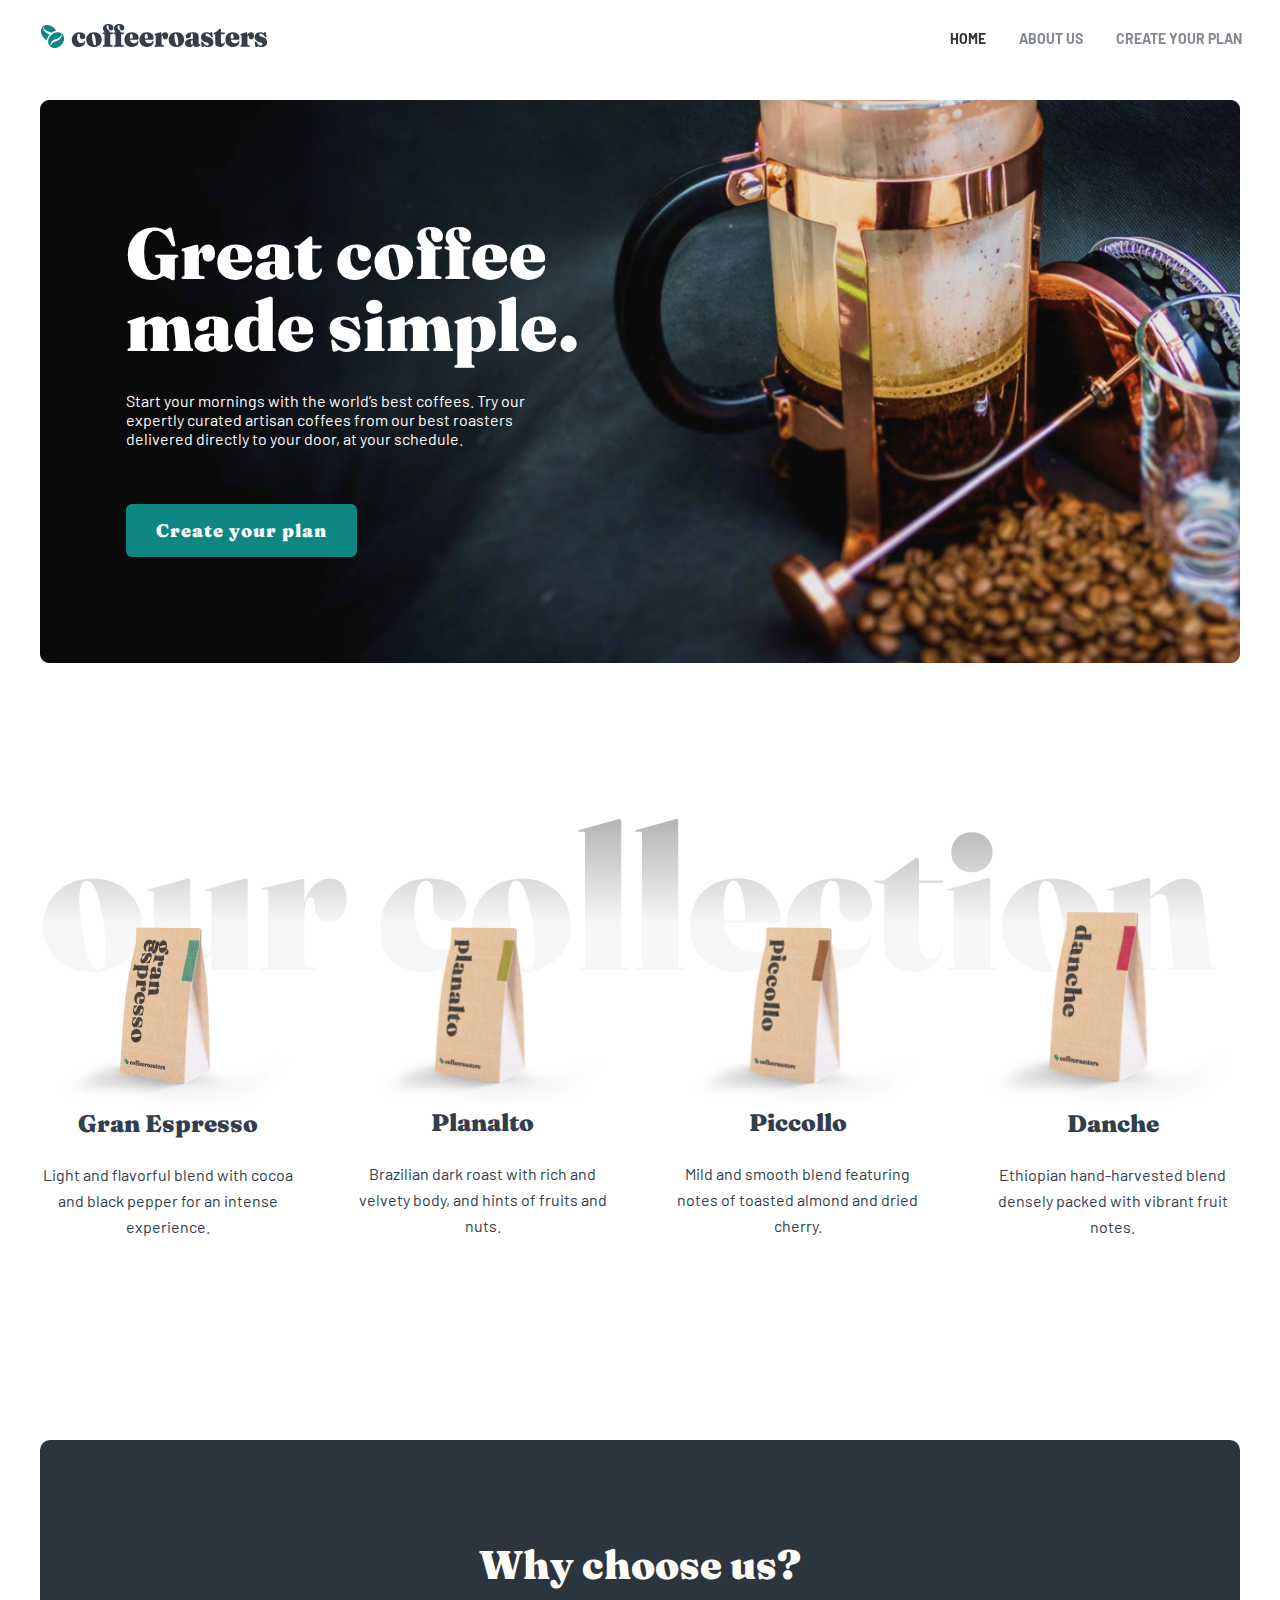
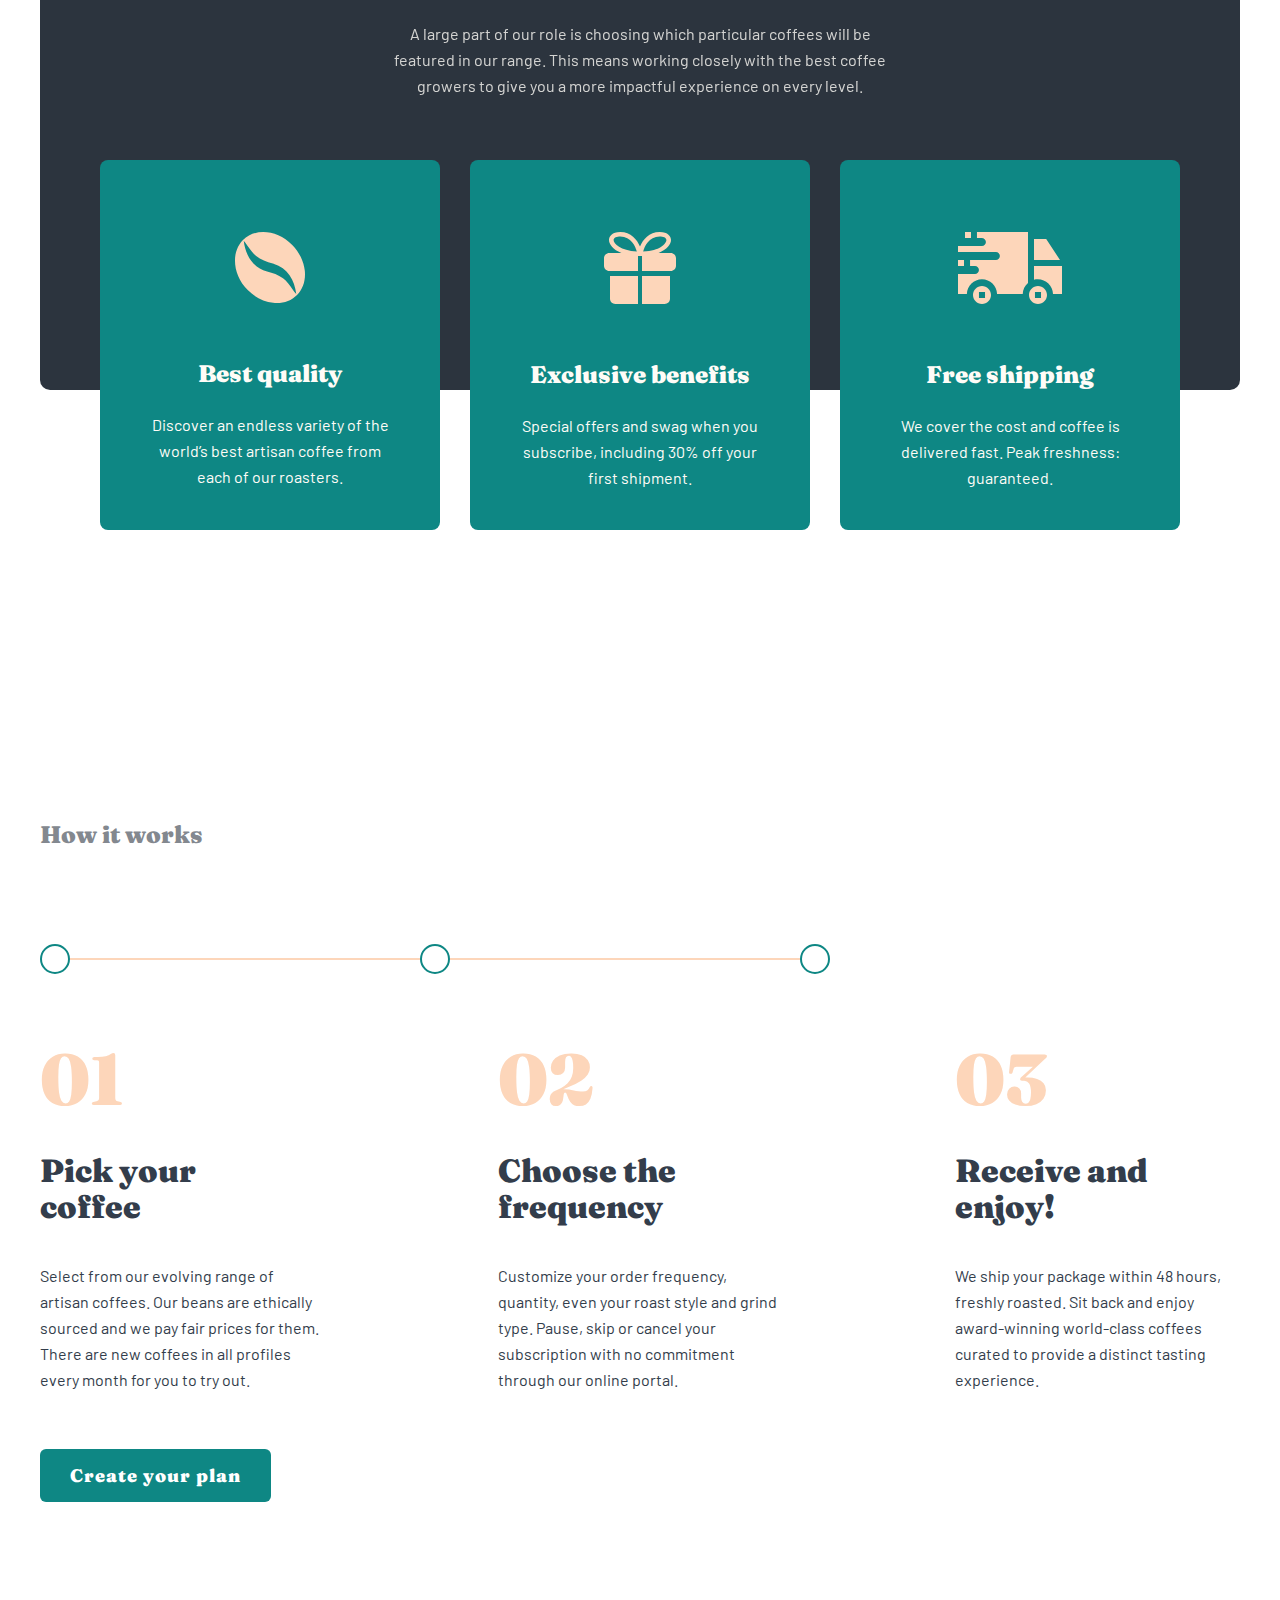
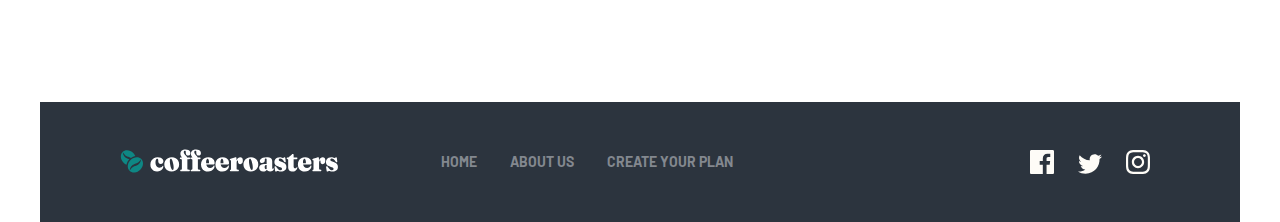
==== index.html @ 24603af2 "first commit" ====
<!DOCTYPE html>
<html lang="en">
  <head>
    <meta charset="UTF-8" />
    <meta http-equiv="X-UA-Compatible" content="IE=edge" />
    <meta name="viewport" content="width=device-width, initial-scale=1.0" />
    <title>Home</title>
    <link rel="stylesheet" href="./css/main.css" />
    <link rel="preconnect" href="https://fonts.googleapis.com" />
    <link rel="preconnect" href="https://fonts.gstatic.com" crossorigin />
    <link
      href="https://fonts.googleapis.com/css2?family=Barlow:wght@300;400;500;700&family=Fraunces:opsz,wght@9..144,900&display=swap"
      rel="stylesheet"
    />
  </head>
  <body>
    <!-- Header -->
    <header class="header">
      <div class="container">
        <div class="roaster-header">
          <div class="logo">
            <h1 class="logo__heading">
              <a href="index.html" class="logo__link">
                <img
                  src="./images/logo.svg"
                  alt="Coffee roasters logo"
                  class="logo__img"
                  height="26px"
                />
              </a>
            </h1>
          </div>
          <nav class="nav">
            <ul class="nav__list">
              <li class="nav__item">
                <a href="index.html" class="nav__link_active"> HOME </a>
              </li>
              <li class="nav__item">
                <a href="about-us.html" class="nav__link"> ABOUT US </a>
              </li>
              <li class="nav__item">
                <a href="subscribe.html" class="nav__link">
                  CREATE YOUR PLAN
                </a>
              </li>
            </ul>
          </nav>
        </div>
      </div>
    </header>
    <!-- /Header -->

    <!-- Main -->
    <main class="main">
      <!-- Bitmap section -->
      <section class="bitmap-section">
        <div class="container">
          <div class="bitmap">
            <div class="bitmap__image">
              <h2 class="bitmap__title">Great coffee made simple.</h2>
              <p class="bitmap__description">
                Start your mornings with the world’s best coffees. Try our
                expertly curated artisan coffees from our best roasters
                delivered directly to your door, at your schedule.
              </p>
              <a href="subscribe.html" class="main-btn">Create your plan</a>
            </div>
          </div>
        </div>
      </section>
      <!-- /Bitmap section -->

      <!-- Collection section -->
      <section class="collection-section">
        <div class="container">
          <div class="collection">
            <div class="collection-types">
              <div class="collection-types__pocket pocket-type">
                <img
                  src="./images/expresso.png"
                  alt="coffee espresso"
                  class="pocket-type__img"
                  width="255px"
                />
                <div class="pocket-type__info type-info">
                  <h3 class="type-info__heading">Gran Espresso</h3>
                  <p class="type-info__description">
                    Light and flavorful blend with cocoa and black pepper for an
                    intense experience.
                  </p>
                </div>
              </div>
              <div class="collection-types__pocket pocket-type">
                <img
                  src="./images/planalto.png"
                  alt="coffee planalto"
                  class="pocket-type__img"
                  width="255px"
                />
                <div class="pocket-type__info type-info">
                  <h3 class="type-info__heading">Planalto</h3>
                  <p class="type-info__description">
                    Brazilian dark roast with rich and velvety body, and hints
                    of fruits and nuts.
                  </p>
                </div>
              </div>
              <div class="collection-types__pocket pocket-type">
                <img
                  src="./images/piccollo.png"
                  alt="coffee piccollo"
                  class="pocket-type__img"
                  width="255px"
                />
                <div class="coffee-type__info type-info">
                  <h3 class="type-info__heading">Piccollo</h3>
                  <p class="type-info__description">
                    Mild and smooth blend featuring notes of toasted almond and
                    dried cherry.
                  </p>
                </div>
              </div>
              <div class="collection-types__pocket pocket-type">
                <img
                  src="./images/danche.png"
                  alt="coffee danche"
                  class="pocket-type__img"
                  width="255px"
                />
                <div class="pocket-type__info type-info">
                  <h3 class="type-info__heading">Danche</h3>
                  <p class="type-info__description">
                    Ethiopian hand-harvested blend densely packed with vibrant
                    fruit notes.
                  </p>
                </div>
              </div>
            </div>
            <div class="collection-heading">
              <h2 class="collection-heading__text">our collection</h2>
            </div>
          </div>
        </div>
      </section>
      <!-- /Collection section -->

      <!-- Choose section -->
      <section class="choose-section">
        <div class="container">
          <div class="choose">
            <div class="choose-block">
              <div class="choose-block__info info-block">
                <h3 class="info-block__heading">Why choose us?</h3>
                <p class="info-block__description">
                  A large part of our role is choosing which particular coffees
                  will be featured in our range. This means working closely with
                  the best coffee growers to give you a more impactful
                  experience on every level.
                </p>
              </div>
              <div class="choose-cards">
                <div class="choose-card">
                  <img
                    src="./images/coffee-bean.svg"
                    alt="coffee bean"
                    class="choose-card__img"
                    width="72px"
                  />
                  <div class="choose-card__info info-card">
                    <h3 class="info-card__title">Best quality</h3>
                    <p class="info-card__description">
                      Discover an endless variety of the world’s best artisan
                      coffee from each of our roasters.
                    </p>
                  </div>
                </div>
                <div class="choose-card">
                  <img
                    src="./images/gift.svg"
                    alt="gift icon"
                    class="choose-card__img"
                    width="72px"
                  />
                  <div class="choose-card__info info-card">
                    <h3 class="info-card__title">Exclusive benefits</h3>
                    <p class="info-card__description">
                      Special offers and swag when you subscribe, including 30%
                      off your first shipment.
                    </p>
                  </div>
                </div>
                <div class="choose-card">
                  <img
                    src="./images/truck.svg"
                    alt="truck icon"
                    class="choose-card__img"
                    height="72px"
                  />
                  <div class="choose-card__info info-card">
                    <h3 class="info-card__title">Free shipping</h3>
                    <p class="info-card__description">
                      We cover the cost and coffee is delivered fast. Peak
                      freshness: guaranteed.
                    </p>
                  </div>
                </div>
              </div>
            </div>
          </div>
        </div>
      </section>
      <!-- /Choose section -->

      <!-- Prepare section -->
      <section class="prepare-section">
        <div class="container">
          <div class="prepare">
            <div class="alone">
              <h3 class="alone__title">How it works</h3>
            </div>
            <div class="decoration">
              <span class="decoration__ring"></span>
              <span class="decoration__line"></span>
              <span class="decoration__ring"></span>
              <span class="decoration__line"></span>
              <span class="decoration__ring"></span>
            </div>
            <div class="prepare-methods">
              <div class="prepare-methods__block method">
                <h2 class="method__number">01</h2>
                <h3 class="method__title">Pick your coffee</h3>
                <p class="method__description">
                  Select from our evolving range of artisan coffees. Our beans
                  are ethically sourced and we pay fair prices for them. There
                  are new coffees in all profiles every month for you to try
                  out.
                </p>
              </div>
              <div class="prepare-methods__block method">
                <h2 class="method__number">02</h2>
                <h3 class="method__title">Choose the frequency</h3>
                <p class="method__description">
                  Customize your order frequency, quantity, even your roast
                  style and grind type. Pause, skip or cancel your subscription
                  with no commitment through our online portal.
                </p>
              </div>
              <div class="prepare-methods__block method">
                <h2 class="method__number">03</h2>
                <h3 class="method__title">Receive and enjoy!</h3>
                <p class="method__description">
                  We ship your package within 48 hours, freshly roasted. Sit
                  back and enjoy award-winning world-class coffees curated to
                  provide a distinct tasting experience.
                </p>
              </div>
            </div>
            <div class="prepare__btn">
              <a href="subscribe.html" class="main-btn"> Create your plan </a>
            </div>
          </div>
        </div>
      </section>
      <!-- /Prepare section -->
    </main>
    <!-- /Main -->

    <!-- Footer -->
    <footer class="footer">
      <div class="container">
        <div class="footer-block">
          <div class="footer-block__navigation">
            <h1 class="footer-logo">
              <a href="index.html" class="footer-logo__link">
                <img
                  src="./images/footer-logo.svg"
                  alt="coffe roasters logo"
                  class="footer-logo__img"
                  height="24px"
                />
              </a>
            </h1>
            <nav class="footer-nav">
              <ul class="footer-nav__list">
                <li class="footer-nav__item">
                  <a href="index.html" class="footer-nav__link"> HOME </a>
                </li>
                <li class="footer-nav__item">
                  <a href="about-us.html" class="footer-nav__link"> ABOUT US </a>
                </li>
                <li class="footer-nav__item">
                  <a href="subscribe.html" class="footer-nav__link">
                    CREATE YOUR PLAN
                  </a>
                </li>
              </ul>
            </nav>
          </div>
          <div class="social-icons">
            <a href="#" class="social-icons__link">
              <img
                src="./images/facebook.svg"
                alt="facebook icon"
                width="24px"
                class="social-icons__img"
              />
            </a>
            <a href="#" class="social-icons__link">
              <img
                src="./images/twitter.svg"
                alt="facebook icon"
                width="24px"
                class="social-icons__img"
              />
            </a>
            <a href="#" class="social-icons__link">
              <img
                src="./images/instagram.svg"
                alt="facebook icon"
                width="24px"
                class="social-icons__img"
              />
            </a>
          </div>
        </div>
      </div>
    </footer>
    <!-- /Footer -->
  </body>
</html>
---- css/main.css ----
* {
  margin: 0;
  padding: 0;
  box-sizing: border-box;
}

.container {
  margin: 0 auto;
  max-width: 1200px;
}

.visually-hidden {
  position: absolute;
  width: 1px;
  height: 1px;
  margin: -1px;
  padding: 0;
  overflow: hidden;
  border: 0;
  clip: rect(0 0 0 0);
}

.roaster-header {
  display: flex;
  justify-content: space-between;
  align-items: center;
  z-index: 5;
  top: 0;
  gap: 682px;
  position: fixed;
  background-color: #fff;
  padding-top: 20px;
}
.roaster-header .nav__list {
  list-style-type: none;
  display: flex;
  gap: 33px;
}
.roaster-header .nav__list .nav__link {
  text-decoration: none;
  color: #83888F;
  font-family: "Barlow";
  font-weight: 700;
  font-size: 14px;
  line-height: 15px;
  transition: 0.5s ease;
}
.roaster-header .nav__list .nav__link_active {
  text-decoration: none;
  font-family: "Barlow";
  font-weight: 700;
  font-size: 14px;
  line-height: 15px;
  transition: 0.5s ease;
  color: #333;
}
.roaster-header .nav__list .nav__link:hover {
  color: #333;
}

.bitmap {
  margin-top: 100px;
}
.bitmap .bitmap__image {
  background-image: url(../images/Bitmap_img.jpg);
  width: 1200px;
  height: 564px;
  background-size: contain;
  background-repeat: no-repeat;
  padding: 117px 660px 0 86px;
}
.bitmap .bitmap__image .bitmap__title {
  font-family: "Fraunces", serif;
  color: #fff;
  font-weight: 900;
  font-size: 72px;
  line-height: 72px;
}
.bitmap .bitmap__image .bitmap__description {
  font-family: "Barlow";
  color: #fff;
  font-weight: 400;
  font-size: 16px;
  width: 410px;
  margin-top: 30px;
}
.bitmap .bitmap__image .main-btn {
  display: inline-block;
  padding: 15px 30px;
  background-color: #0E8784;
  color: #fff;
  text-decoration: none;
  letter-spacing: 1px;
  font-weight: 900;
  font-size: 18px;
  border-radius: 6px;
  font-family: "Fraunces", serif;
  margin-top: 56px;
  border: none;
  outline: none;
  transition: 0.5s ease;
}
.bitmap .bitmap__image .main-btn:hover {
  background-color: #0b5f5e;
}
.bitmap .bitmap__image .main-btn:focus {
  background-color: #66D2CF;
}
.bitmap .bitmap__image .main-btn:active {
  background-color: #66D2CF;
}

.collection {
  position: relative;
  padding-top: 248px;
}
.collection .collection-types {
  display: flex;
  position: relative;
  z-index: 2;
  justify-content: space-between;
}
.collection .collection-types .collection-types__pocket {
  width: 255px;
  cursor: pointer;
}
.collection .collection-types .collection-types__pocket .type-info__heading {
  font-family: "Fraunces", serif;
  font-weight: 900;
  font-size: 24px;
  text-align: center;
  color: #333D4B;
}
.collection .collection-types .collection-types__pocket .type-info__description {
  font-family: "Barlow";
  font-style: normal;
  font-weight: 400;
  font-size: 16px;
  text-align: center;
  color: #333D4B;
  line-height: 26px;
  margin-top: 24px;
}
.collection .collection-heading .collection-heading__text {
  position: absolute;
  font-size: 200px;
  opacity: 0.5;
  text-align: center;
  background: -webkit-linear-gradient(#333 0%, #eee 60%, #eee 100%);
  -webkit-background-clip: text;
  -webkit-text-fill-color: transparent;
  font-weight: 900;
  font-family: "Fraunces", serif;
  top: 110px;
}

.choose {
  margin-top: 200px;
}
.choose .choose-block {
  width: 1200px;
  height: 550px;
  border-radius: 10px;
  background-color: #2C343E;
  position: relative;
}
.choose .choose-block .choose-block__info {
  padding: 100px 340px 0;
}
.choose .choose-block .choose-block__info .info-block__heading {
  font-family: "Fraunces", serif;
  font-weight: 900;
  font-size: 40px;
  text-align: center;
  color: #FEFCF7;
}
.choose .choose-block .choose-block__info .info-block__description {
  margin-top: 32px;
  font-family: "Barlow";
  font-style: normal;
  font-weight: 400;
  font-size: 16px;
  line-height: 26px;
  text-align: center;
  color: #FEFCF7;
  opacity: 0.8;
}
.choose .choose-cards {
  display: flex;
  gap: 30px;
  justify-content: center;
  position: absolute;
  top: 320px;
  left: 60px;
}
.choose .choose-cards .choose-card {
  padding: 72px 48px 0;
  width: 340px;
  height: 370px;
  background-color: #0E8784;
  border-radius: 8px;
  display: flex;
  flex-direction: column;
  align-items: center;
  cursor: pointer;
  transition: 0.3s ease;
}
.choose .choose-cards .choose-card .info-card__title {
  margin-top: 56px;
  font-family: "Fraunces", serif;
  font-weight: 900;
  font-size: 24px;
  text-align: center;
  color: #FEFCF7;
}
.choose .choose-cards .choose-card .info-card__description {
  margin-top: 24px;
  font-family: "Barlow";
  font-weight: 400;
  font-size: 16px;
  line-height: 26px;
  text-align: center;
  color: #FEFCF7;
}
.choose .choose-cards .choose-card:hover {
  background-color: #0b5f5e;
}

.prepare {
  margin-top: 430px;
}
.prepare .alone .alone__title {
  font-family: "Fraunces", serif;
  font-weight: 900;
  font-size: 24px;
  color: #83888F;
}
.prepare .decoration {
  display: inline-flex;
  align-items: center;
  margin-top: 95px;
}
.prepare .decoration .decoration__ring {
  display: inline-block;
  width: 30px;
  height: 30px;
  border: 2px solid #0E8784;
  border-radius: 50%;
}
.prepare .decoration .decoration__line {
  display: inline-block;
  width: 350px;
  height: 2px;
  background-color: #FDD6BA;
}
.prepare .prepare-methods {
  display: flex;
  justify-content: space-between;
}
.prepare .prepare-methods .method {
  width: 285px;
  margin-top: 65px;
  cursor: pointer;
}
.prepare .prepare-methods .method .method__number {
  font-family: "Fraunces", serif;
  font-weight: 900;
  font-size: 72px;
  line-height: 72px;
  color: #FDD6BA;
}
.prepare .prepare-methods .method .method__title {
  font-family: "Fraunces", serif;
  font-weight: 900;
  padding-right: 70px;
  font-size: 32px;
  line-height: 36px;
  color: #333D4B;
  margin-top: 38px;
}
.prepare .prepare-methods .method .method__description {
  font-family: "Barlow", sans-serif;
  font-weight: 400;
  font-size: 16px;
  line-height: 26px;
  color: #333D4B;
  margin-top: 38px;
}
.prepare .prepare__btn .main-btn {
  display: inline-block;
  padding: 15px 30px;
  background-color: #0E8784;
  color: #fff;
  text-decoration: none;
  letter-spacing: 1px;
  font-weight: 900;
  font-size: 18px;
  border-radius: 6px;
  font-family: "Fraunces", serif;
  margin-top: 56px;
  border: none;
  outline: none;
  transition: 0.5s ease;
}
.prepare .prepare__btn .main-btn:hover {
  background-color: #0b5f5e;
}
.prepare .prepare__btn .main-btn:focus {
  background-color: #66D2CF;
}
.prepare .prepare__btn .main-btn:active {
  background-color: #66D2CF;
}

.footer-block {
  background-color: #2C343E;
  width: 100%;
  padding: 0 80px;
  height: 120px;
  display: flex;
  align-items: center;
  justify-content: space-between;
  margin-top: 200px;
}
.footer-block .footer-block__navigation {
  height: 120px;
  display: flex;
  align-items: center;
  gap: 103px;
}
.footer-block .footer-block__navigation .footer-nav__list {
  list-style-type: none;
  display: flex;
  gap: 33px;
}
.footer-block .footer-block__navigation .footer-nav__list .footer-nav__link {
  text-decoration: none;
  color: #83888F;
  font-family: "Barlow";
  font-weight: 700;
  font-size: 14px;
  line-height: 15px;
  transition: 0.5s ease;
}
.footer-block .footer-block__navigation .footer-nav__list .footer-nav__link:hover {
  color: #FEFCF7;
}
.footer-block .social-icons__link {
  display: inline-flex;
  align-items: center;
  margin: 10px;
}/*# sourceMappingURL=main.css.map */
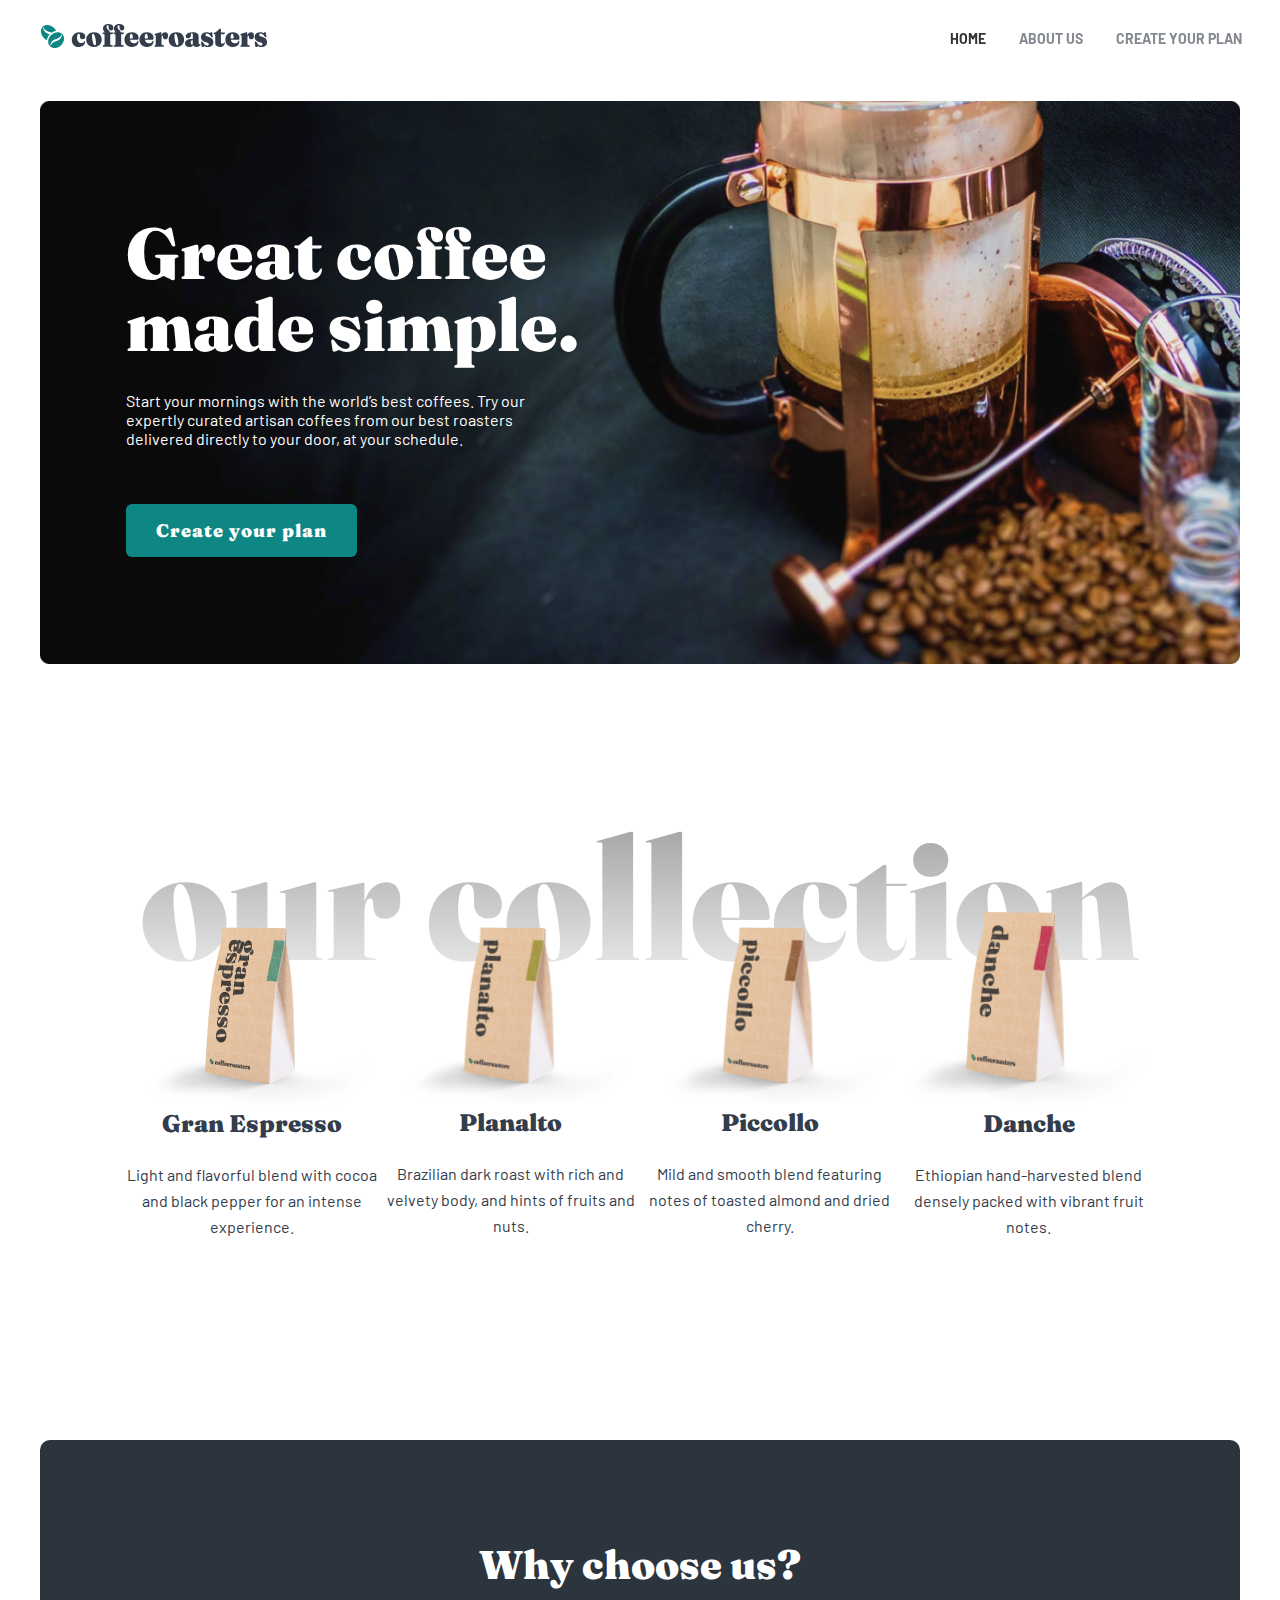
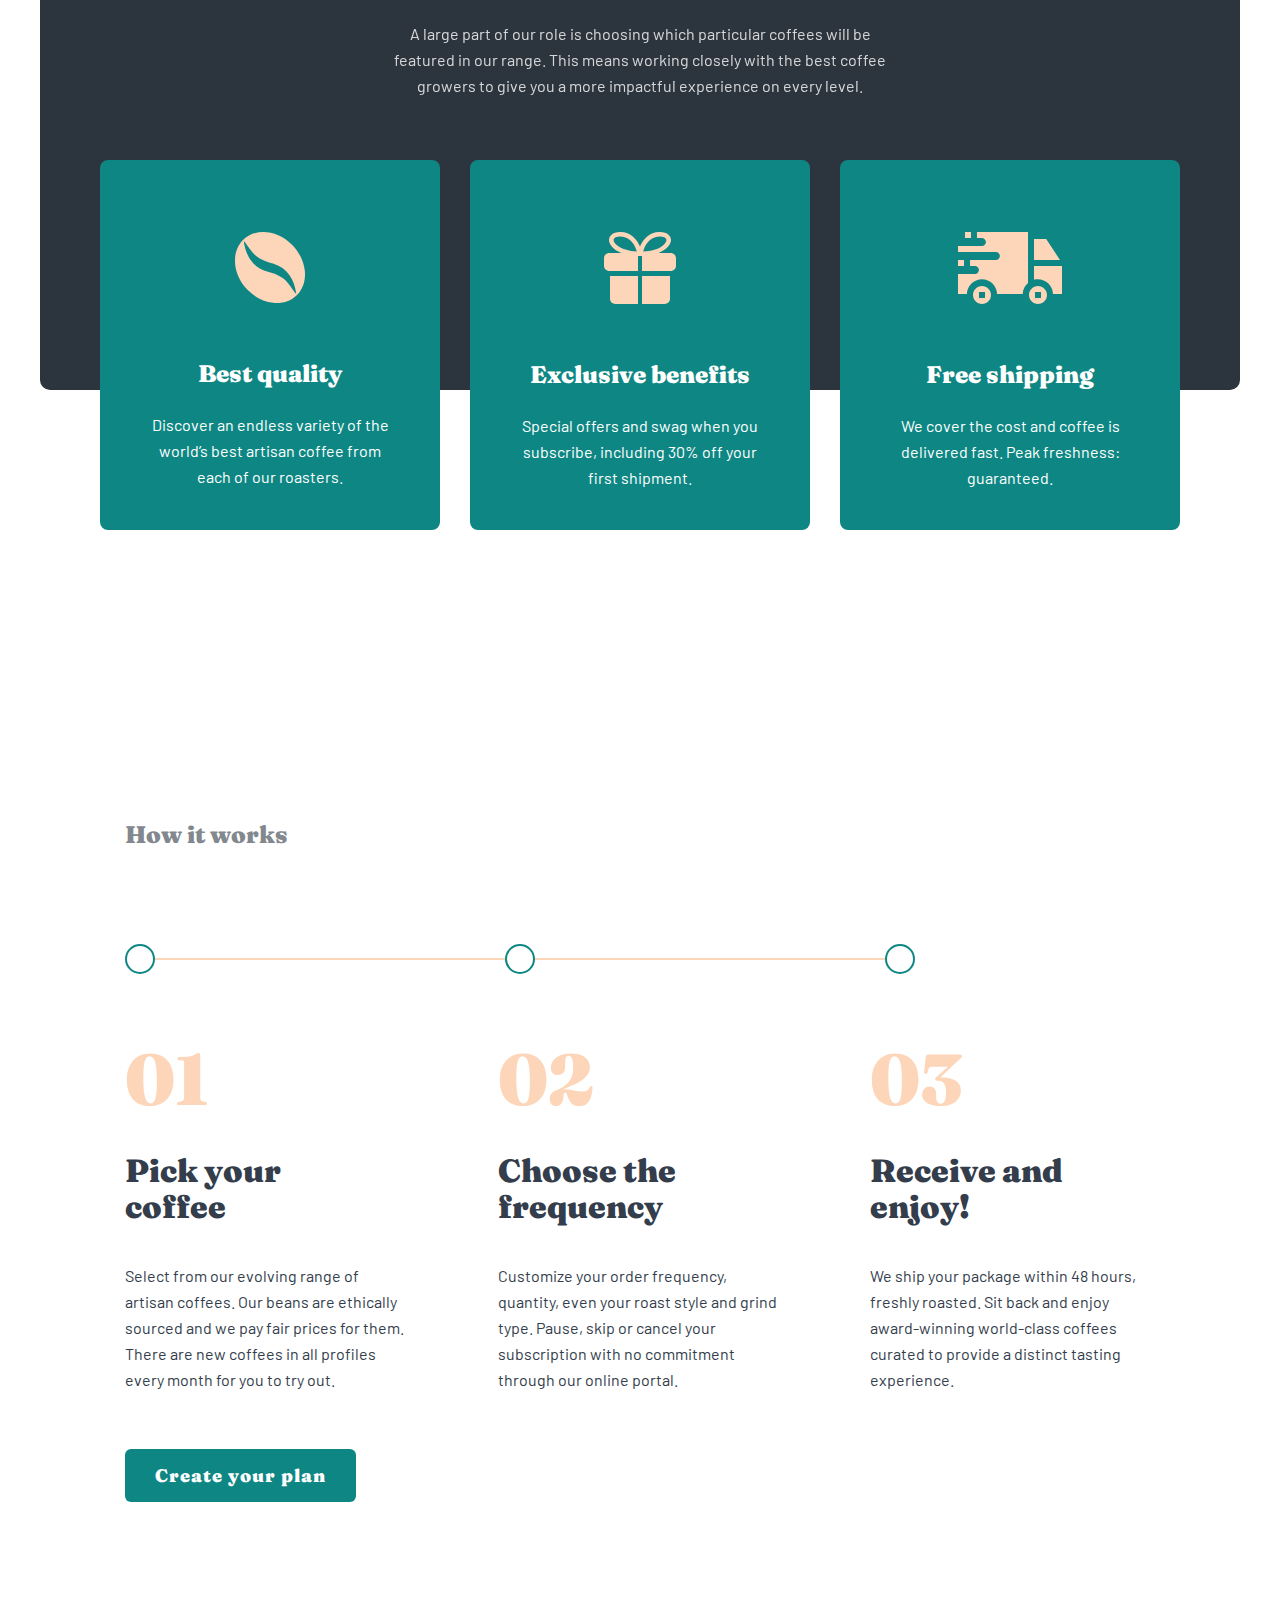
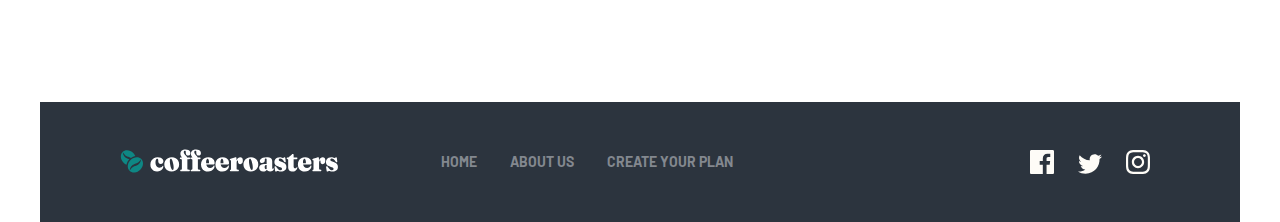
==== commit 1fc1263b: "Update" ====
--- a/index.html
+++ b/index.html
@@ -147,7 +147,7 @@
       <!-- Choose section -->
       <section class="choose-section">
         <div class="container">
-          <div class="choose">
+          <div class="choosing">
             <div class="choose-block">
               <div class="choose-block__info info-block">
                 <h3 class="info-block__heading">Why choose us?</h3>
--- a/css/main.css
+++ b/css/main.css
@@ -2,6 +2,10 @@
   margin: 0;
   padding: 0;
   box-sizing: border-box;
+}
+
+html {
+  scroll-behavior: smooth;
 }
 
 .container {
@@ -20,9 +24,37 @@
   clip: rect(0 0 0 0);
 }
 
+.main-btn {
+  display: inline-block;
+  padding: 15px 30px;
+  background-color: #0E8784;
+  color: #fff;
+  text-decoration: none;
+  letter-spacing: 1px;
+  font-weight: 900;
+  font-size: 18px;
+  border-radius: 6px;
+  font-family: "Fraunces", serif;
+  margin-top: 56px;
+  border: none;
+  outline: none;
+  transition: 0.5s ease;
+}
+
+.main-btn:hover {
+  background-color: #0E8784;
+}
+
+.main-btn:focus {
+  background-color: #66D2CF;
+}
+
+.main-btn:active {
+  background-color: #66D2CF;
+}
+
 .roaster-header {
   display: flex;
-  justify-content: space-between;
   align-items: center;
   z-index: 5;
   top: 0;
@@ -62,11 +94,10 @@
   margin-top: 100px;
 }
 .bitmap .bitmap__image {
-  background-image: url(../images/Bitmap_img.jpg);
-  width: 1200px;
+  background: url(../images/Bitmap_img.jpg) no-repeat center;
+  max-width: 1200px;
   height: 564px;
   background-size: contain;
-  background-repeat: no-repeat;
   padding: 117px 660px 0 86px;
 }
 .bitmap .bitmap__image .bitmap__title {
@@ -81,38 +112,13 @@
   color: #fff;
   font-weight: 400;
   font-size: 16px;
-  width: 410px;
+  max-width: 410px;
   margin-top: 30px;
-}
-.bitmap .bitmap__image .main-btn {
-  display: inline-block;
-  padding: 15px 30px;
-  background-color: #0E8784;
-  color: #fff;
-  text-decoration: none;
-  letter-spacing: 1px;
-  font-weight: 900;
-  font-size: 18px;
-  border-radius: 6px;
-  font-family: "Fraunces", serif;
-  margin-top: 56px;
-  border: none;
-  outline: none;
-  transition: 0.5s ease;
-}
-.bitmap .bitmap__image .main-btn:hover {
-  background-color: #0b5f5e;
-}
-.bitmap .bitmap__image .main-btn:focus {
-  background-color: #66D2CF;
-}
-.bitmap .bitmap__image .main-btn:active {
-  background-color: #66D2CF;
 }
 
 .collection {
   position: relative;
-  padding-top: 248px;
+  padding: 248px 85px 0;
 }
 .collection .collection-types {
   display: flex;
@@ -121,7 +127,7 @@
   justify-content: space-between;
 }
 .collection .collection-types .collection-types__pocket {
-  width: 255px;
+  width: 253px;
   cursor: pointer;
 }
 .collection .collection-types .collection-types__pocket .type-info__heading {
@@ -133,7 +139,6 @@
 }
 .collection .collection-types .collection-types__pocket .type-info__description {
   font-family: "Barlow";
-  font-style: normal;
   font-weight: 400;
   font-size: 16px;
   text-align: center;
@@ -141,51 +146,51 @@
   line-height: 26px;
   margin-top: 24px;
 }
-.collection .collection-heading .collection-heading__text {
+.collection .collection-heading__text {
   position: absolute;
-  font-size: 200px;
+  font-size: 170px;
   opacity: 0.5;
   text-align: center;
-  background: -webkit-linear-gradient(#333 0%, #eee 60%, #eee 100%);
+  background: -webkit-linear-gradient(#333 0%, #eee 100%);
   -webkit-background-clip: text;
   -webkit-text-fill-color: transparent;
   font-weight: 900;
   font-family: "Fraunces", serif;
-  top: 110px;
-}
-
-.choose {
+  top: 130px;
+  left: 100px;
+}
+
+.choosing {
   margin-top: 200px;
 }
-.choose .choose-block {
+.choosing .choose-block {
   width: 1200px;
   height: 550px;
   border-radius: 10px;
   background-color: #2C343E;
   position: relative;
 }
-.choose .choose-block .choose-block__info {
+.choosing .choose-block .choose-block__info {
   padding: 100px 340px 0;
 }
-.choose .choose-block .choose-block__info .info-block__heading {
+.choosing .choose-block .choose-block__info .info-block__heading {
   font-family: "Fraunces", serif;
   font-weight: 900;
   font-size: 40px;
   text-align: center;
-  color: #FEFCF7;
-}
-.choose .choose-block .choose-block__info .info-block__description {
+  color: #fff;
+}
+.choosing .choose-block .choose-block__info .info-block__description {
   margin-top: 32px;
   font-family: "Barlow";
-  font-style: normal;
   font-weight: 400;
   font-size: 16px;
   line-height: 26px;
   text-align: center;
-  color: #FEFCF7;
+  color: #fff;
   opacity: 0.8;
 }
-.choose .choose-cards {
+.choosing .choose-cards {
   display: flex;
   gap: 30px;
   justify-content: center;
@@ -193,7 +198,7 @@
   top: 320px;
   left: 60px;
 }
-.choose .choose-cards .choose-card {
+.choosing .choose-cards .choose-card {
   padding: 72px 48px 0;
   width: 340px;
   height: 370px;
@@ -205,29 +210,30 @@
   cursor: pointer;
   transition: 0.3s ease;
 }
-.choose .choose-cards .choose-card .info-card__title {
+.choosing .choose-cards .choose-card .info-card__title {
   margin-top: 56px;
   font-family: "Fraunces", serif;
   font-weight: 900;
   font-size: 24px;
   text-align: center;
-  color: #FEFCF7;
-}
-.choose .choose-cards .choose-card .info-card__description {
+  color: #fff;
+}
+.choosing .choose-cards .choose-card .info-card__description {
   margin-top: 24px;
   font-family: "Barlow";
   font-weight: 400;
   font-size: 16px;
   line-height: 26px;
   text-align: center;
-  color: #FEFCF7;
-}
-.choose .choose-cards .choose-card:hover {
+  color: #fff;
+}
+.choosing .choose-cards .choose-card:hover {
   background-color: #0b5f5e;
 }
 
 .prepare {
   margin-top: 430px;
+  padding: 0 85px;
 }
 .prepare .alone .alone__title {
   font-family: "Fraunces", serif;
@@ -286,31 +292,6 @@
   color: #333D4B;
   margin-top: 38px;
 }
-.prepare .prepare__btn .main-btn {
-  display: inline-block;
-  padding: 15px 30px;
-  background-color: #0E8784;
-  color: #fff;
-  text-decoration: none;
-  letter-spacing: 1px;
-  font-weight: 900;
-  font-size: 18px;
-  border-radius: 6px;
-  font-family: "Fraunces", serif;
-  margin-top: 56px;
-  border: none;
-  outline: none;
-  transition: 0.5s ease;
-}
-.prepare .prepare__btn .main-btn:hover {
-  background-color: #0b5f5e;
-}
-.prepare .prepare__btn .main-btn:focus {
-  background-color: #66D2CF;
-}
-.prepare .prepare__btn .main-btn:active {
-  background-color: #66D2CF;
-}
 
 .footer-block {
   background-color: #2C343E;
@@ -343,10 +324,379 @@
   transition: 0.5s ease;
 }
 .footer-block .footer-block__navigation .footer-nav__list .footer-nav__link:hover {
-  color: #FEFCF7;
+  color: #FFF;
 }
 .footer-block .social-icons__link {
   display: inline-flex;
   align-items: center;
   margin: 10px;
+}
+
+.about {
+  background: url(../images/aboutus_img.jpg) no-repeat center;
+  background-size: contain;
+  max-width: 1200px;
+  height: 560px;
+  margin-top: 70px;
+  padding: 117px 690px 0 85px;
+}
+.about__title {
+  font-family: "Fraunces", serif;
+  font-weight: 900;
+  font-size: 40px;
+  line-height: 48px;
+  color: #FFF;
+}
+.about__description {
+  margin-top: 15px;
+  font-family: "Barlow";
+  font-weight: 400;
+  font-size: 16px;
+  line-height: 26px;
+  color: #FFF;
+}
+
+.commitment {
+  display: flex;
+  align-items: center;
+  gap: 105px;
+  padding: 0 80px;
+}
+.commitment .info-commitment__title {
+  font-family: "Fraunces", serif;
+  font-weight: 900;
+  font-size: 40px;
+  line-height: 48px;
+  color: #333D4B;
+}
+.commitment .info-commitment__description {
+  font-family: "Barlow";
+  margin-top: 25px;
+  font-weight: 400;
+  font-size: 16px;
+  line-height: 26px;
+  color: #333D4B;
+  opacity: 0.8;
+}
+
+.quality {
+  width: 1200px;
+  height: 455px;
+  background-color: #2C343E;
+  border-radius: 10px;
+  margin-top: 240px;
+  padding: 88px 600px 0 80px;
+  display: flex;
+  position: relative;
+}
+.quality .quality-text__title {
+  font-family: "Fraunces", serif;
+  font-weight: 900;
+  font-size: 40px;
+  color: #FEFCF7;
+}
+.quality .quality-text__description {
+  font-family: "Barlow";
+  font-weight: 400;
+  font-size: 16px;
+  margin-top: 25px;
+  line-height: 26px;
+  color: #FEFCF7;
+  opacity: 0.8;
+}
+.quality .quality__thumb {
+  background: url(../images/quality-img.png) no-repeat center;
+  width: 425px;
+  height: 464px;
+  background-size: contain;
+  position: absolute;
+  top: -85px;
+  left: 705px;
+}
+
+.headquarters {
+  margin-top: 160px;
+  padding-left: 80px;
+}
+.headquarters__title {
+  font-family: "Fraunces", serif;
+  font-weight: 900;
+  font-size: 24px;
+  line-height: 32px;
+  color: #83888F;
+  margin-bottom: 72px;
+}
+.headquarters .headquarter-countries {
+  display: flex;
+  gap: 95px;
+  align-items: flex-end;
+}
+.headquarters .headquarter-countries .info-country__heading {
+  font-family: "Fraunces", serif;
+  font-weight: 900;
+  font-size: 32px;
+  line-height: 36px;
+  color: #333D4B;
+  margin-top: 45px;
+}
+.headquarters .headquarter-countries .info-country__address {
+  list-style: none;
+}
+.headquarters .headquarter-countries .info-country__address li {
+  font-family: "Barlow";
+  font-weight: 400;
+  font-size: 16px;
+  line-height: 18px;
+  color: #333D4B;
+  margin-top: 12px;
+}
+
+.create-plan {
+  margin-top: 75px;
+  background: url(../images/create-plan.jpg) no-repeat center;
+  background-size: contain;
+  max-width: 1200px;
+  height: 425px;
+  padding: 134px 0 0 85px;
+}
+.create-plan .create-plan__pic .create-plan__title {
+  font-family: "Fraunces", serif;
+  color: #FFF;
+  font-weight: 900;
+  font-size: 66px;
+}
+.create-plan .create-plan__pic .create-plan__description {
+  font-family: "Barlow";
+  font-weight: 400;
+  font-size: 16px;
+  line-height: 26px;
+  color: #FFF;
+  margin-top: 30px;
+  padding-right: 680px;
+}
+
+.prepare-block {
+  margin-top: 170px;
+  width: 1200px;
+  height: 640px;
+  background: #2C343E;
+  border-radius: 10px;
+  padding: 90px 85px 0;
+}
+.prepare-block .decoration {
+  display: flex;
+  gap: 345px;
+  position: relative;
+}
+.prepare-block .decoration .decoration__ring {
+  display: inline-block;
+  width: 30px;
+  height: 30px;
+  border: 2px solid #0E8784;
+  border-radius: 50%;
+  z-index: 2;
+}
+.prepare-block .decoration .decoration__line {
+  position: absolute;
+  top: 15px;
+  left: 15px;
+  z-index: 1;
+  display: inline-block;
+  width: 750px;
+  height: 2px;
+  background-color: #FDD6BA;
+}
+.prepare-block .prepare__info .prepare-methods {
+  display: flex;
+  justify-content: space-between;
+}
+.prepare-block .prepare__info .prepare-methods .method {
+  width: 265px;
+  margin-top: 65px;
+  cursor: pointer;
+}
+.prepare-block .prepare__info .prepare-methods .method .method__number {
+  font-family: "Fraunces", serif;
+  font-weight: 900;
+  font-size: 72px;
+  line-height: 72px;
+  color: #FDD6BA;
+}
+.prepare-block .prepare__info .prepare-methods .method .method__title {
+  font-family: "Fraunces", serif;
+  font-weight: 900;
+  padding-right: 90px;
+  font-size: 26px;
+  line-height: 36px;
+  color: #FFF;
+  margin-top: 38px;
+}
+.prepare-block .prepare__info .prepare-methods .method .method__description {
+  font-family: "Barlow", sans-serif;
+  font-weight: 400;
+  font-size: 15px;
+  line-height: 26px;
+  color: #FFF;
+  margin-top: 38px;
+}
+
+.choose {
+  display: flex;
+  gap: 110px;
+  padding: 0 85px;
+  margin-top: 160px;
+}
+.choose .parts {
+  display: inline-flex;
+  flex-direction: column;
+}
+.choose .parts .parts__btn {
+  text-decoration: none;
+  padding: 24px 10px 24px 0;
+  display: inline-flex;
+  gap: 10px;
+  border-bottom: 2px solid #83888F;
+}
+.choose .parts .parts__btn .parts__number, .choose .parts .parts__btn .parts__text {
+  font-family: "Fraunces", serif;
+  font-weight: 900;
+  font-size: 20px;
+  line-height: 32px;
+  color: #333D4B;
+  opacity: 0.2;
+  transition: 0.3s ease;
+}
+.choose .parts .parts__btn .parts__text {
+  opacity: 0.3;
+}
+.choose .parts .parts__btn:nth-child(5) {
+  border: none;
+}
+.choose .parts .parts__btn:hover .parts__number {
+  opacity: 0.5;
+}
+.choose .parts .parts__btn:hover .parts__text {
+  opacity: 0.7;
+}
+.choose .parts .parts__btn:focus .parts__number {
+  opacity: 0.7;
+}
+.choose .parts .parts__btn:focus .parts__text {
+  opacity: 1;
+}
+.choose .prescriptions .prescription {
+  width: 730px;
+  padding-top: 70px;
+}
+.choose .prescriptions .prescription .prescription-title {
+  display: flex;
+  align-items: center;
+  justify-content: space-between;
+  margin-bottom: 45px;
+  transition: 0.5s;
+}
+.choose .prescriptions .prescription .prescription-title .prescription__title {
+  font-family: "Fraunces", serif;
+  font-weight: 900;
+  font-size: 25px;
+  color: #83888F;
+}
+.choose .prescriptions .prescription .prescription-title .prescription__img {
+  background: url(../images/arrow.svg) no-repeat;
+  background-size: contain;
+  width: 20px;
+  height: 20px;
+}
+.choose .prescriptions .prescription .prescription__cards {
+  display: flex;
+  justify-content: space-between;
+  margin-bottom: 38px;
+}
+.choose .prescriptions .prescription .prescription__cards .prescription__card .card-prescription__info {
+  display: inline-flex;
+  flex-direction: column;
+  width: 228px;
+  height: 260px;
+  padding: 32px 30px 0 30px;
+  background-color: #F4F1EB;
+  border-radius: 8px;
+  cursor: pointer;
+  transition: 0.5s ease;
+}
+.choose .prescriptions .prescription .prescription__cards .prescription__card .card-prescription__info :first-child {
+  font-family: "Fraunces", serif;
+  font-weight: 900;
+  font-size: 24px;
+  color: #333D4B;
+}
+.choose .prescriptions .prescription .prescription__cards .prescription__card .card-prescription__info :last-child {
+  margin-top: 24px;
+  font-family: "Barlow";
+  font-weight: 400;
+  font-size: 16px;
+  line-height: 26px;
+  color: #333D4B;
+}
+.choose .prescriptions .prescription .prescription__cards .prescription__card .card-prescription__variant[type=radio]:checked + .card-prescription__info {
+  background-color: #0E8784;
+}
+.choose .prescriptions .prescription .prescription__cards .prescription__card .card-prescription__variant[type=radio]:checked + .card-prescription__info span {
+  color: #fff;
+}
+.choose .prescriptions .prescription .prescription__cards .prescription__card .card-prescription__info:hover {
+  background-color: #FDD6BA;
+  border-radius: 8px;
+}
+.choose .prescriptions .total {
+  width: 730px;
+  height: 208px;
+  background-color: #2C343E;
+  border-radius: 10px;
+  display: inline-flex;
+  flex-direction: column;
+  padding: 35px 75px 20px;
+  gap: 8px;
+}
+.choose .prescriptions .total span:first-child {
+  font-family: "Barlow";
+  font-weight: 400;
+  font-size: 14px;
+  line-height: 26px;
+  color: #FFF;
+  opacity: 0.5;
+}
+.choose .prescriptions .total span:last-child {
+  font-family: "Fraunces", serif;
+  font-weight: 900;
+  font-size: 24px;
+  line-height: 40px;
+  color: #FFF;
+}
+.choose .prescriptions .total span:last-child a {
+  text-decoration: none;
+  color: #0E8784;
+}
+.choose .prescriptions .button-prescription__btn {
+  padding: 15px 35px;
+  background-color: #0E8784;
+  border-radius: 6px;
+  font-size: 14px;
+  letter-spacing: 1px;
+  font-family: "Fraunces", serif;
+  font-weight: 900;
+  display: inline-block;
+  text-decoration: none;
+  color: #fff;
+  margin: 40px 0 0 533px;
+  cursor: pointer;
+  border: none;
+}
+.choose .prescriptions .button-prescription__btn:hover {
+  background-color: #0E8784;
+}
+.choose .prescriptions .button-prescription__btn:active {
+  background-color: #66D2CF;
+}
+.choose .prescriptions .button-prescription__btn:focus {
+  background-color: #66D2CF;
 }/*# sourceMappingURL=main.css.map */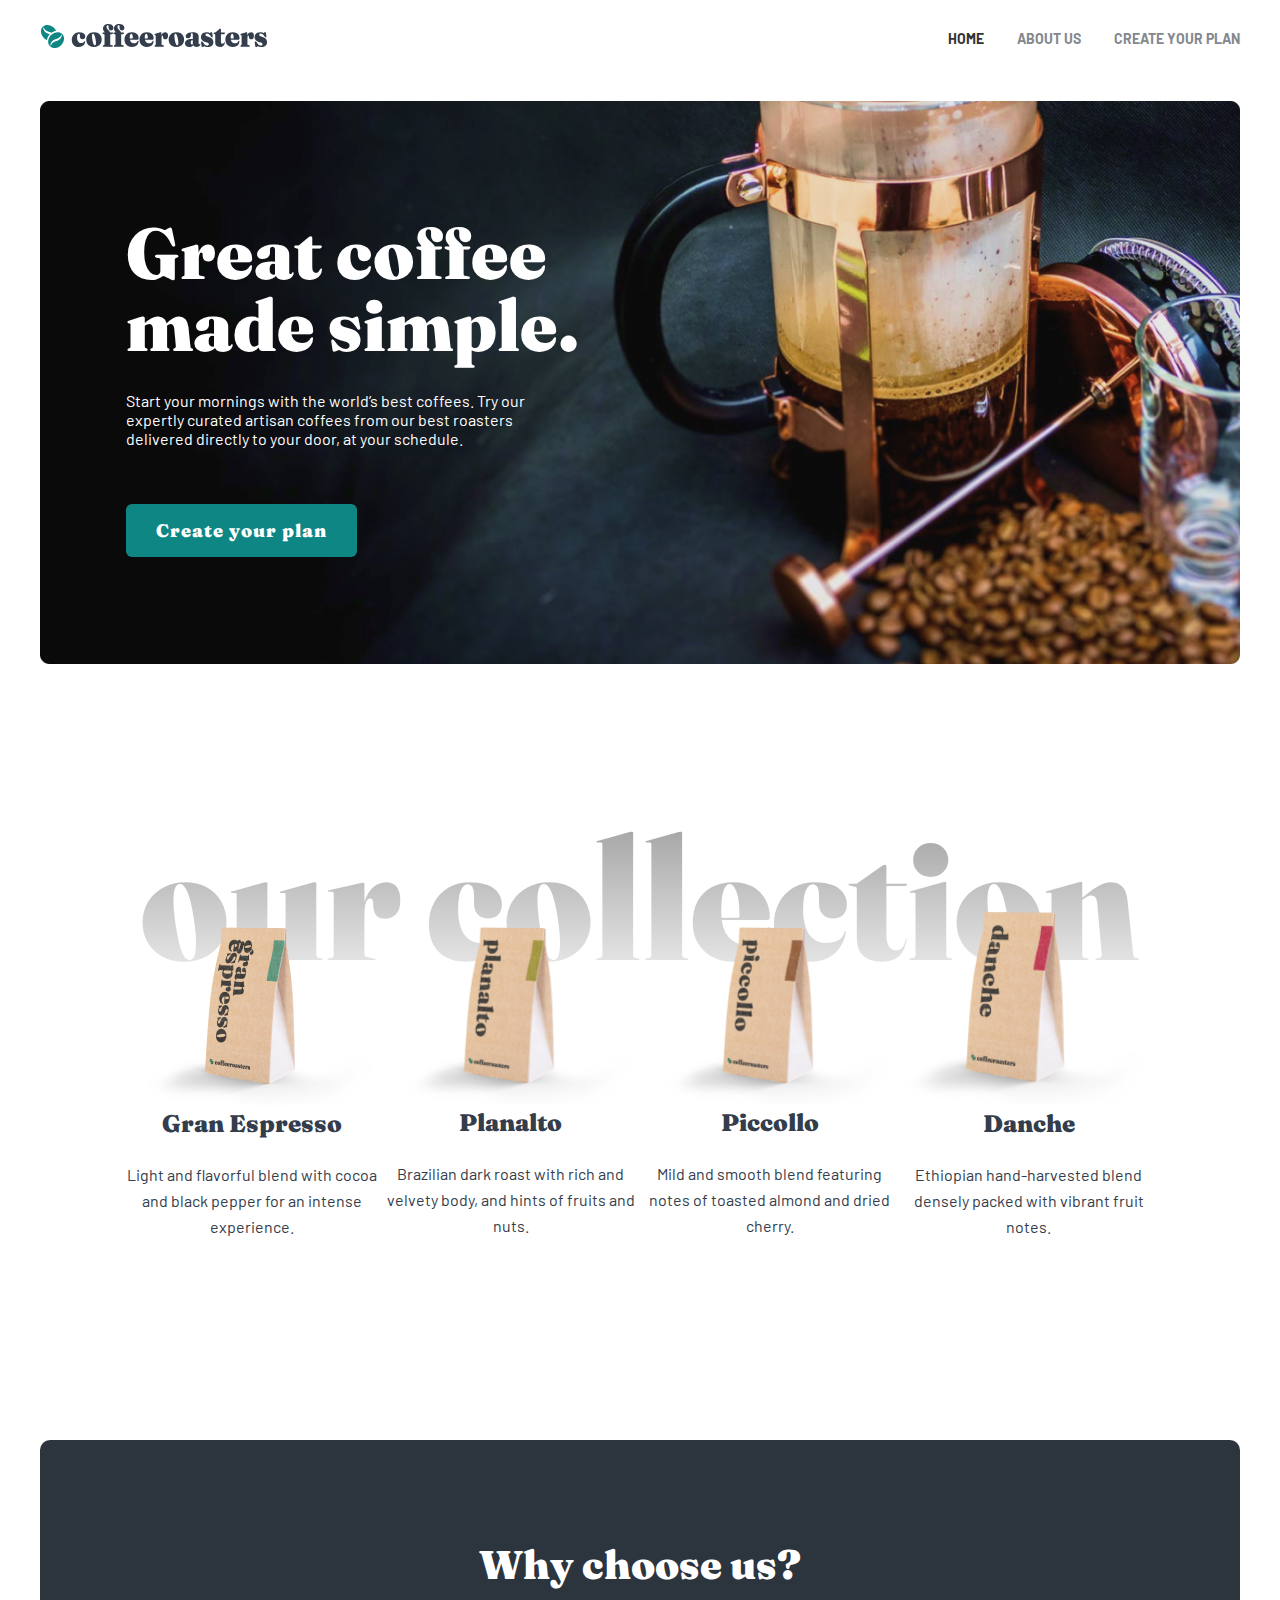
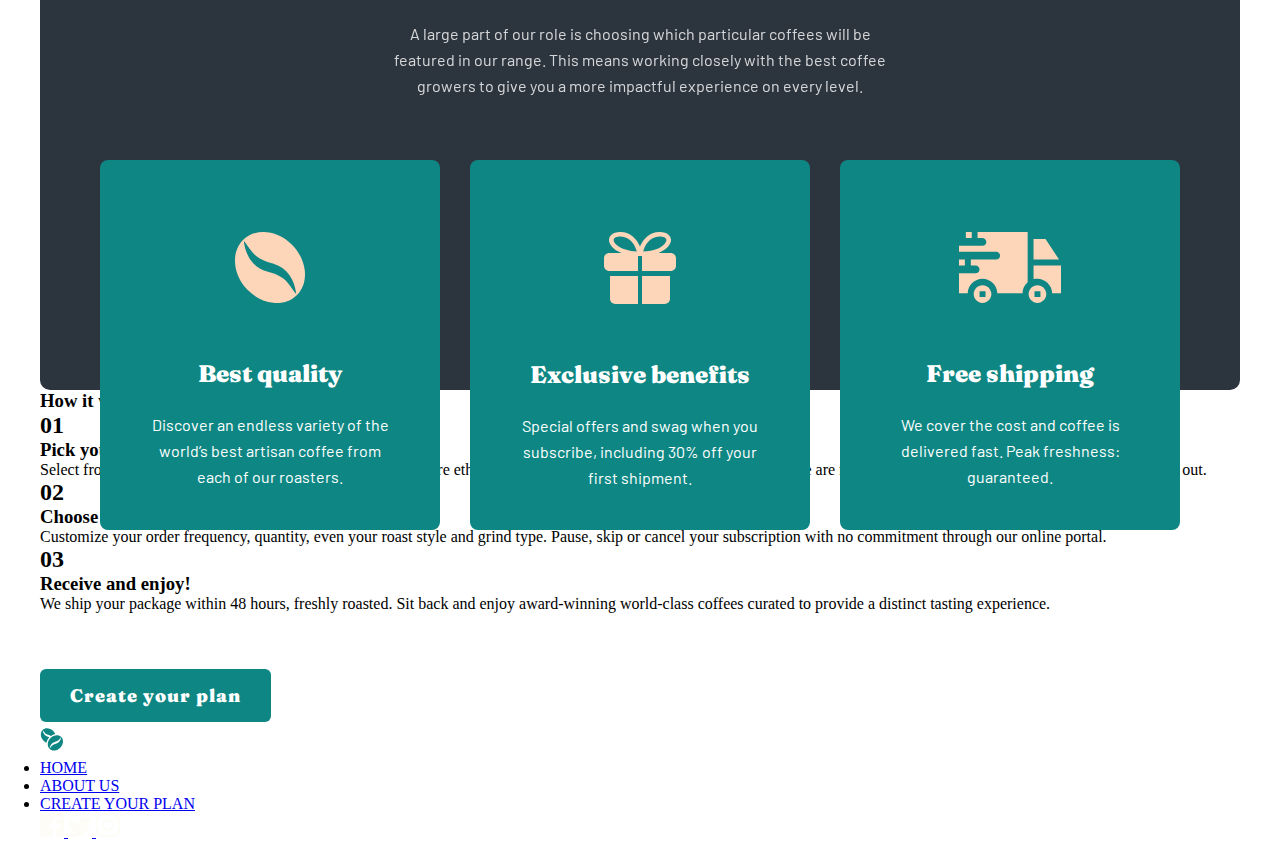
==== commit 4c2311f9: "update" ====
--- a/index.html
+++ b/index.html
@@ -74,6 +74,9 @@
       <section class="collection-section">
         <div class="container">
           <div class="collection">
+            <div class="collection-heading">
+              <h2 class="collection-heading__text">our collection</h2>
+            </div>
             <div class="collection-types">
               <div class="collection-types__pocket pocket-type">
                 <img
@@ -135,9 +138,6 @@
                   </p>
                 </div>
               </div>
-            </div>
-            <div class="collection-heading">
-              <h2 class="collection-heading__text">our collection</h2>
             </div>
           </div>
         </div>
@@ -214,7 +214,7 @@
       <!-- Prepare section -->
       <section class="prepare-section">
         <div class="container">
-          <div class="prepare">
+          <div class="preparing">
             <div class="alone">
               <h3 class="alone__title">How it works</h3>
             </div>
@@ -286,7 +286,9 @@
                   <a href="index.html" class="footer-nav__link"> HOME </a>
                 </li>
                 <li class="footer-nav__item">
-                  <a href="about-us.html" class="footer-nav__link"> ABOUT US </a>
+                  <a href="about-us.html" class="footer-nav__link">
+                    ABOUT US
+                  </a>
                 </li>
                 <li class="footer-nav__item">
                   <a href="subscribe.html" class="footer-nav__link">
--- a/css/main.css
+++ b/css/main.css
@@ -42,7 +42,7 @@
 }
 
 .main-btn:hover {
-  background-color: #0E8784;
+  background-color: #0e8784;
 }
 
 .main-btn:focus {
@@ -53,31 +53,39 @@
   background-color: #66D2CF;
 }
 
-.roaster-header {
-  display: flex;
-  align-items: center;
+@media screen and (max-width: 768px) {
+  .container {
+    max-width: 92%;
+  }
+}
+.header {
+  position: fixed;
   z-index: 5;
   top: 0;
-  gap: 682px;
-  position: fixed;
+  width: 100%;
+}
+.header .roaster-header {
+  display: flex;
+  align-items: center;
+  justify-content: space-between;
   background-color: #fff;
   padding-top: 20px;
 }
-.roaster-header .nav__list {
+.header .roaster-header .nav__list {
   list-style-type: none;
   display: flex;
   gap: 33px;
 }
-.roaster-header .nav__list .nav__link {
+.header .roaster-header .nav__list .nav__link {
   text-decoration: none;
-  color: #83888F;
+  color: #83888f;
   font-family: "Barlow";
   font-weight: 700;
   font-size: 14px;
   line-height: 15px;
   transition: 0.5s ease;
 }
-.roaster-header .nav__list .nav__link_active {
+.header .roaster-header .nav__list .nav__link_active {
   text-decoration: none;
   font-family: "Barlow";
   font-weight: 700;
@@ -86,10 +94,20 @@
   transition: 0.5s ease;
   color: #333;
 }
-.roaster-header .nav__list .nav__link:hover {
+.header .roaster-header .nav__list .nav__link:hover {
   color: #333;
 }
 
+@media screen and (max-width: 768px) {
+  .header {
+    position: static;
+  }
+  .header .roaster-header {
+    gap: 0;
+    justify-content: space-between;
+    position: static;
+  }
+}
 .bitmap {
   margin-top: 100px;
 }
@@ -116,6 +134,27 @@
   margin-top: 30px;
 }
 
+@media screen and (max-width: 768px) {
+  .bitmap {
+    margin-top: 55px;
+  }
+  .bitmap .bitmap__image {
+    background: url(../../images/Bitmap_img.jpg) no-repeat;
+    background-size: cover;
+    background-position: center;
+    border-radius: 10px;
+    max-width: 100%;
+    max-height: 500px;
+    padding: 70px 300px 0 40px;
+  }
+  .bitmap .bitmap__image .bitmap__title {
+    font-size: 40px;
+    line-height: 48px;
+  }
+  .bitmap .bitmap__image .bitmap__description {
+    font-size: 14px;
+  }
+}
 .collection {
   position: relative;
   padding: 248px 85px 0;
@@ -135,14 +174,14 @@
   font-weight: 900;
   font-size: 24px;
   text-align: center;
-  color: #333D4B;
+  color: #333d4b;
 }
 .collection .collection-types .collection-types__pocket .type-info__description {
   font-family: "Barlow";
   font-weight: 400;
   font-size: 16px;
   text-align: center;
-  color: #333D4B;
+  color: #333d4b;
   line-height: 26px;
   margin-top: 24px;
 }
@@ -160,6 +199,29 @@
   left: 100px;
 }
 
+@media (max-width: 768px) {
+  .collection {
+    padding: 200px 0 0;
+  }
+  .collection .collection-heading__text {
+    font-size: 95px;
+    text-align: center;
+    margin: 0 auto;
+    top: 144px;
+    left: 63px;
+  }
+  .collection .collection-types {
+    flex-direction: column;
+    align-items: center;
+  }
+  .collection .collection-types .collection-types__pocket {
+    display: flex;
+    justify-content: flex-start;
+    align-items: center;
+    width: 550px;
+    gap: 10px;
+  }
+}
 .choosing {
   margin-top: 200px;
 }
@@ -167,7 +229,7 @@
   width: 1200px;
   height: 550px;
   border-radius: 10px;
-  background-color: #2C343E;
+  background-color: #2c343e;
   position: relative;
 }
 .choosing .choose-block .choose-block__info {
@@ -199,10 +261,10 @@
   left: 60px;
 }
 .choosing .choose-cards .choose-card {
-  padding: 72px 48px 0;
-  width: 340px;
-  height: 370px;
-  background-color: #0E8784;
+  padding: 72px 48px 40px;
+  max-width: 340px;
+  max-height: 370px;
+  background-color: #0e8784;
   border-radius: 8px;
   display: flex;
   flex-direction: column;
@@ -231,472 +293,28 @@
   background-color: #0b5f5e;
 }
 
-.prepare {
-  margin-top: 430px;
-  padding: 0 85px;
-}
-.prepare .alone .alone__title {
-  font-family: "Fraunces", serif;
-  font-weight: 900;
-  font-size: 24px;
-  color: #83888F;
-}
-.prepare .decoration {
-  display: inline-flex;
-  align-items: center;
-  margin-top: 95px;
-}
-.prepare .decoration .decoration__ring {
-  display: inline-block;
-  width: 30px;
-  height: 30px;
-  border: 2px solid #0E8784;
-  border-radius: 50%;
-}
-.prepare .decoration .decoration__line {
-  display: inline-block;
-  width: 350px;
-  height: 2px;
-  background-color: #FDD6BA;
-}
-.prepare .prepare-methods {
-  display: flex;
-  justify-content: space-between;
-}
-.prepare .prepare-methods .method {
-  width: 285px;
-  margin-top: 65px;
-  cursor: pointer;
-}
-.prepare .prepare-methods .method .method__number {
-  font-family: "Fraunces", serif;
-  font-weight: 900;
-  font-size: 72px;
-  line-height: 72px;
-  color: #FDD6BA;
-}
-.prepare .prepare-methods .method .method__title {
-  font-family: "Fraunces", serif;
-  font-weight: 900;
-  padding-right: 70px;
-  font-size: 32px;
-  line-height: 36px;
-  color: #333D4B;
-  margin-top: 38px;
-}
-.prepare .prepare-methods .method .method__description {
-  font-family: "Barlow", sans-serif;
-  font-weight: 400;
-  font-size: 16px;
-  line-height: 26px;
-  color: #333D4B;
-  margin-top: 38px;
-}
-
-.footer-block {
-  background-color: #2C343E;
-  width: 100%;
-  padding: 0 80px;
-  height: 120px;
-  display: flex;
-  align-items: center;
-  justify-content: space-between;
-  margin-top: 200px;
-}
-.footer-block .footer-block__navigation {
-  height: 120px;
-  display: flex;
-  align-items: center;
-  gap: 103px;
-}
-.footer-block .footer-block__navigation .footer-nav__list {
-  list-style-type: none;
-  display: flex;
-  gap: 33px;
-}
-.footer-block .footer-block__navigation .footer-nav__list .footer-nav__link {
-  text-decoration: none;
-  color: #83888F;
-  font-family: "Barlow";
-  font-weight: 700;
-  font-size: 14px;
-  line-height: 15px;
-  transition: 0.5s ease;
-}
-.footer-block .footer-block__navigation .footer-nav__list .footer-nav__link:hover {
-  color: #FFF;
-}
-.footer-block .social-icons__link {
-  display: inline-flex;
-  align-items: center;
-  margin: 10px;
-}
-
-.about {
-  background: url(../images/aboutus_img.jpg) no-repeat center;
-  background-size: contain;
-  max-width: 1200px;
-  height: 560px;
-  margin-top: 70px;
-  padding: 117px 690px 0 85px;
-}
-.about__title {
-  font-family: "Fraunces", serif;
-  font-weight: 900;
-  font-size: 40px;
-  line-height: 48px;
-  color: #FFF;
-}
-.about__description {
-  margin-top: 15px;
-  font-family: "Barlow";
-  font-weight: 400;
-  font-size: 16px;
-  line-height: 26px;
-  color: #FFF;
-}
-
-.commitment {
-  display: flex;
-  align-items: center;
-  gap: 105px;
-  padding: 0 80px;
-}
-.commitment .info-commitment__title {
-  font-family: "Fraunces", serif;
-  font-weight: 900;
-  font-size: 40px;
-  line-height: 48px;
-  color: #333D4B;
-}
-.commitment .info-commitment__description {
-  font-family: "Barlow";
-  margin-top: 25px;
-  font-weight: 400;
-  font-size: 16px;
-  line-height: 26px;
-  color: #333D4B;
-  opacity: 0.8;
-}
-
-.quality {
-  width: 1200px;
-  height: 455px;
-  background-color: #2C343E;
-  border-radius: 10px;
-  margin-top: 240px;
-  padding: 88px 600px 0 80px;
-  display: flex;
-  position: relative;
-}
-.quality .quality-text__title {
-  font-family: "Fraunces", serif;
-  font-weight: 900;
-  font-size: 40px;
-  color: #FEFCF7;
-}
-.quality .quality-text__description {
-  font-family: "Barlow";
-  font-weight: 400;
-  font-size: 16px;
-  margin-top: 25px;
-  line-height: 26px;
-  color: #FEFCF7;
-  opacity: 0.8;
-}
-.quality .quality__thumb {
-  background: url(../images/quality-img.png) no-repeat center;
-  width: 425px;
-  height: 464px;
-  background-size: contain;
-  position: absolute;
-  top: -85px;
-  left: 705px;
-}
-
-.headquarters {
-  margin-top: 160px;
-  padding-left: 80px;
-}
-.headquarters__title {
-  font-family: "Fraunces", serif;
-  font-weight: 900;
-  font-size: 24px;
-  line-height: 32px;
-  color: #83888F;
-  margin-bottom: 72px;
-}
-.headquarters .headquarter-countries {
-  display: flex;
-  gap: 95px;
-  align-items: flex-end;
-}
-.headquarters .headquarter-countries .info-country__heading {
-  font-family: "Fraunces", serif;
-  font-weight: 900;
-  font-size: 32px;
-  line-height: 36px;
-  color: #333D4B;
-  margin-top: 45px;
-}
-.headquarters .headquarter-countries .info-country__address {
-  list-style: none;
-}
-.headquarters .headquarter-countries .info-country__address li {
-  font-family: "Barlow";
-  font-weight: 400;
-  font-size: 16px;
-  line-height: 18px;
-  color: #333D4B;
-  margin-top: 12px;
-}
-
-.create-plan {
-  margin-top: 75px;
-  background: url(../images/create-plan.jpg) no-repeat center;
-  background-size: contain;
-  max-width: 1200px;
-  height: 425px;
-  padding: 134px 0 0 85px;
-}
-.create-plan .create-plan__pic .create-plan__title {
-  font-family: "Fraunces", serif;
-  color: #FFF;
-  font-weight: 900;
-  font-size: 66px;
-}
-.create-plan .create-plan__pic .create-plan__description {
-  font-family: "Barlow";
-  font-weight: 400;
-  font-size: 16px;
-  line-height: 26px;
-  color: #FFF;
-  margin-top: 30px;
-  padding-right: 680px;
-}
-
-.prepare-block {
-  margin-top: 170px;
-  width: 1200px;
-  height: 640px;
-  background: #2C343E;
-  border-radius: 10px;
-  padding: 90px 85px 0;
-}
-.prepare-block .decoration {
-  display: flex;
-  gap: 345px;
-  position: relative;
-}
-.prepare-block .decoration .decoration__ring {
-  display: inline-block;
-  width: 30px;
-  height: 30px;
-  border: 2px solid #0E8784;
-  border-radius: 50%;
-  z-index: 2;
-}
-.prepare-block .decoration .decoration__line {
-  position: absolute;
-  top: 15px;
-  left: 15px;
-  z-index: 1;
-  display: inline-block;
-  width: 750px;
-  height: 2px;
-  background-color: #FDD6BA;
-}
-.prepare-block .prepare__info .prepare-methods {
-  display: flex;
-  justify-content: space-between;
-}
-.prepare-block .prepare__info .prepare-methods .method {
-  width: 265px;
-  margin-top: 65px;
-  cursor: pointer;
-}
-.prepare-block .prepare__info .prepare-methods .method .method__number {
-  font-family: "Fraunces", serif;
-  font-weight: 900;
-  font-size: 72px;
-  line-height: 72px;
-  color: #FDD6BA;
-}
-.prepare-block .prepare__info .prepare-methods .method .method__title {
-  font-family: "Fraunces", serif;
-  font-weight: 900;
-  padding-right: 90px;
-  font-size: 26px;
-  line-height: 36px;
-  color: #FFF;
-  margin-top: 38px;
-}
-.prepare-block .prepare__info .prepare-methods .method .method__description {
-  font-family: "Barlow", sans-serif;
-  font-weight: 400;
-  font-size: 15px;
-  line-height: 26px;
-  color: #FFF;
-  margin-top: 38px;
-}
-
-.choose {
-  display: flex;
-  gap: 110px;
-  padding: 0 85px;
-  margin-top: 160px;
-}
-.choose .parts {
-  display: inline-flex;
-  flex-direction: column;
-}
-.choose .parts .parts__btn {
-  text-decoration: none;
-  padding: 24px 10px 24px 0;
-  display: inline-flex;
-  gap: 10px;
-  border-bottom: 2px solid #83888F;
-}
-.choose .parts .parts__btn .parts__number, .choose .parts .parts__btn .parts__text {
-  font-family: "Fraunces", serif;
-  font-weight: 900;
-  font-size: 20px;
-  line-height: 32px;
-  color: #333D4B;
-  opacity: 0.2;
-  transition: 0.3s ease;
-}
-.choose .parts .parts__btn .parts__text {
-  opacity: 0.3;
-}
-.choose .parts .parts__btn:nth-child(5) {
-  border: none;
-}
-.choose .parts .parts__btn:hover .parts__number {
-  opacity: 0.5;
-}
-.choose .parts .parts__btn:hover .parts__text {
-  opacity: 0.7;
-}
-.choose .parts .parts__btn:focus .parts__number {
-  opacity: 0.7;
-}
-.choose .parts .parts__btn:focus .parts__text {
-  opacity: 1;
-}
-.choose .prescriptions .prescription {
-  width: 730px;
-  padding-top: 70px;
-}
-.choose .prescriptions .prescription .prescription-title {
-  display: flex;
-  align-items: center;
-  justify-content: space-between;
-  margin-bottom: 45px;
-  transition: 0.5s;
-}
-.choose .prescriptions .prescription .prescription-title .prescription__title {
-  font-family: "Fraunces", serif;
-  font-weight: 900;
-  font-size: 25px;
-  color: #83888F;
-}
-.choose .prescriptions .prescription .prescription-title .prescription__img {
-  background: url(../images/arrow.svg) no-repeat;
-  background-size: contain;
-  width: 20px;
-  height: 20px;
-}
-.choose .prescriptions .prescription .prescription__cards {
-  display: flex;
-  justify-content: space-between;
-  margin-bottom: 38px;
-}
-.choose .prescriptions .prescription .prescription__cards .prescription__card .card-prescription__info {
-  display: inline-flex;
-  flex-direction: column;
-  width: 228px;
-  height: 260px;
-  padding: 32px 30px 0 30px;
-  background-color: #F4F1EB;
-  border-radius: 8px;
-  cursor: pointer;
-  transition: 0.5s ease;
-}
-.choose .prescriptions .prescription .prescription__cards .prescription__card .card-prescription__info :first-child {
-  font-family: "Fraunces", serif;
-  font-weight: 900;
-  font-size: 24px;
-  color: #333D4B;
-}
-.choose .prescriptions .prescription .prescription__cards .prescription__card .card-prescription__info :last-child {
-  margin-top: 24px;
-  font-family: "Barlow";
-  font-weight: 400;
-  font-size: 16px;
-  line-height: 26px;
-  color: #333D4B;
-}
-.choose .prescriptions .prescription .prescription__cards .prescription__card .card-prescription__variant[type=radio]:checked + .card-prescription__info {
-  background-color: #0E8784;
-}
-.choose .prescriptions .prescription .prescription__cards .prescription__card .card-prescription__variant[type=radio]:checked + .card-prescription__info span {
-  color: #fff;
-}
-.choose .prescriptions .prescription .prescription__cards .prescription__card .card-prescription__info:hover {
-  background-color: #FDD6BA;
-  border-radius: 8px;
-}
-.choose .prescriptions .total {
-  width: 730px;
-  height: 208px;
-  background-color: #2C343E;
-  border-radius: 10px;
-  display: inline-flex;
-  flex-direction: column;
-  padding: 35px 75px 20px;
-  gap: 8px;
-}
-.choose .prescriptions .total span:first-child {
-  font-family: "Barlow";
-  font-weight: 400;
-  font-size: 14px;
-  line-height: 26px;
-  color: #FFF;
-  opacity: 0.5;
-}
-.choose .prescriptions .total span:last-child {
-  font-family: "Fraunces", serif;
-  font-weight: 900;
-  font-size: 24px;
-  line-height: 40px;
-  color: #FFF;
-}
-.choose .prescriptions .total span:last-child a {
-  text-decoration: none;
-  color: #0E8784;
-}
-.choose .prescriptions .button-prescription__btn {
-  padding: 15px 35px;
-  background-color: #0E8784;
-  border-radius: 6px;
-  font-size: 14px;
-  letter-spacing: 1px;
-  font-family: "Fraunces", serif;
-  font-weight: 900;
-  display: inline-block;
-  text-decoration: none;
-  color: #fff;
-  margin: 40px 0 0 533px;
-  cursor: pointer;
-  border: none;
-}
-.choose .prescriptions .button-prescription__btn:hover {
-  background-color: #0E8784;
-}
-.choose .prescriptions .button-prescription__btn:active {
-  background-color: #66D2CF;
-}
-.choose .prescriptions .button-prescription__btn:focus {
-  background-color: #66D2CF;
+@media screen and (max-width: 768px) {
+  .choosing {
+    margin-top: 144px;
+  }
+  .choosing .choose-block {
+    max-width: 100%;
+    max-height: 550px;
+  }
+  .choosing .choose-block .choose-block__info {
+    padding: 40px 75px 0;
+  }
+  .choosing .choose-cards {
+    flex-direction: column;
+    align-items: center;
+    left: 20%;
+    transform: translate(-12%);
+  }
+  .choosing .choose-cards .choose-card {
+    flex-direction: row;
+    gap: 55px;
+    max-width: 100%;
+    max-height: 180px;
+    padding: 0px 48px 30px;
+  }
 }/*# sourceMappingURL=main.css.map */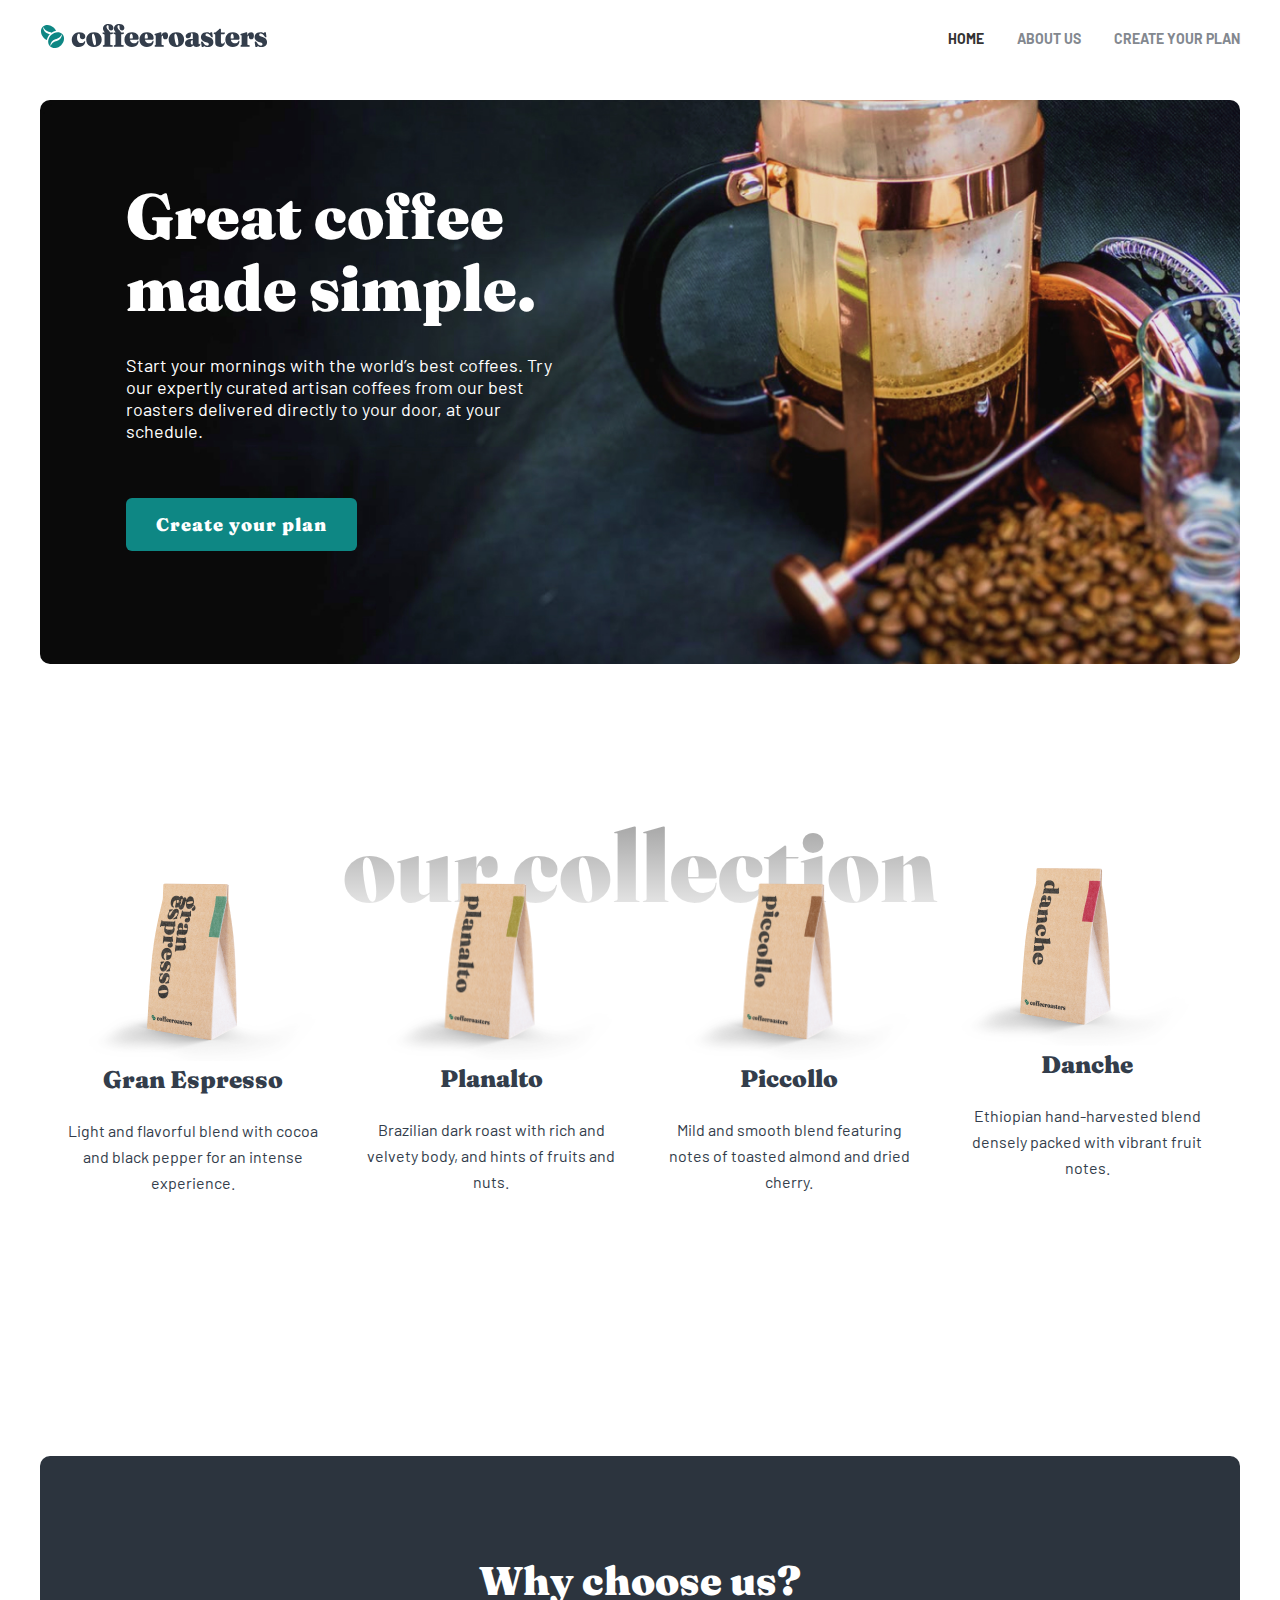
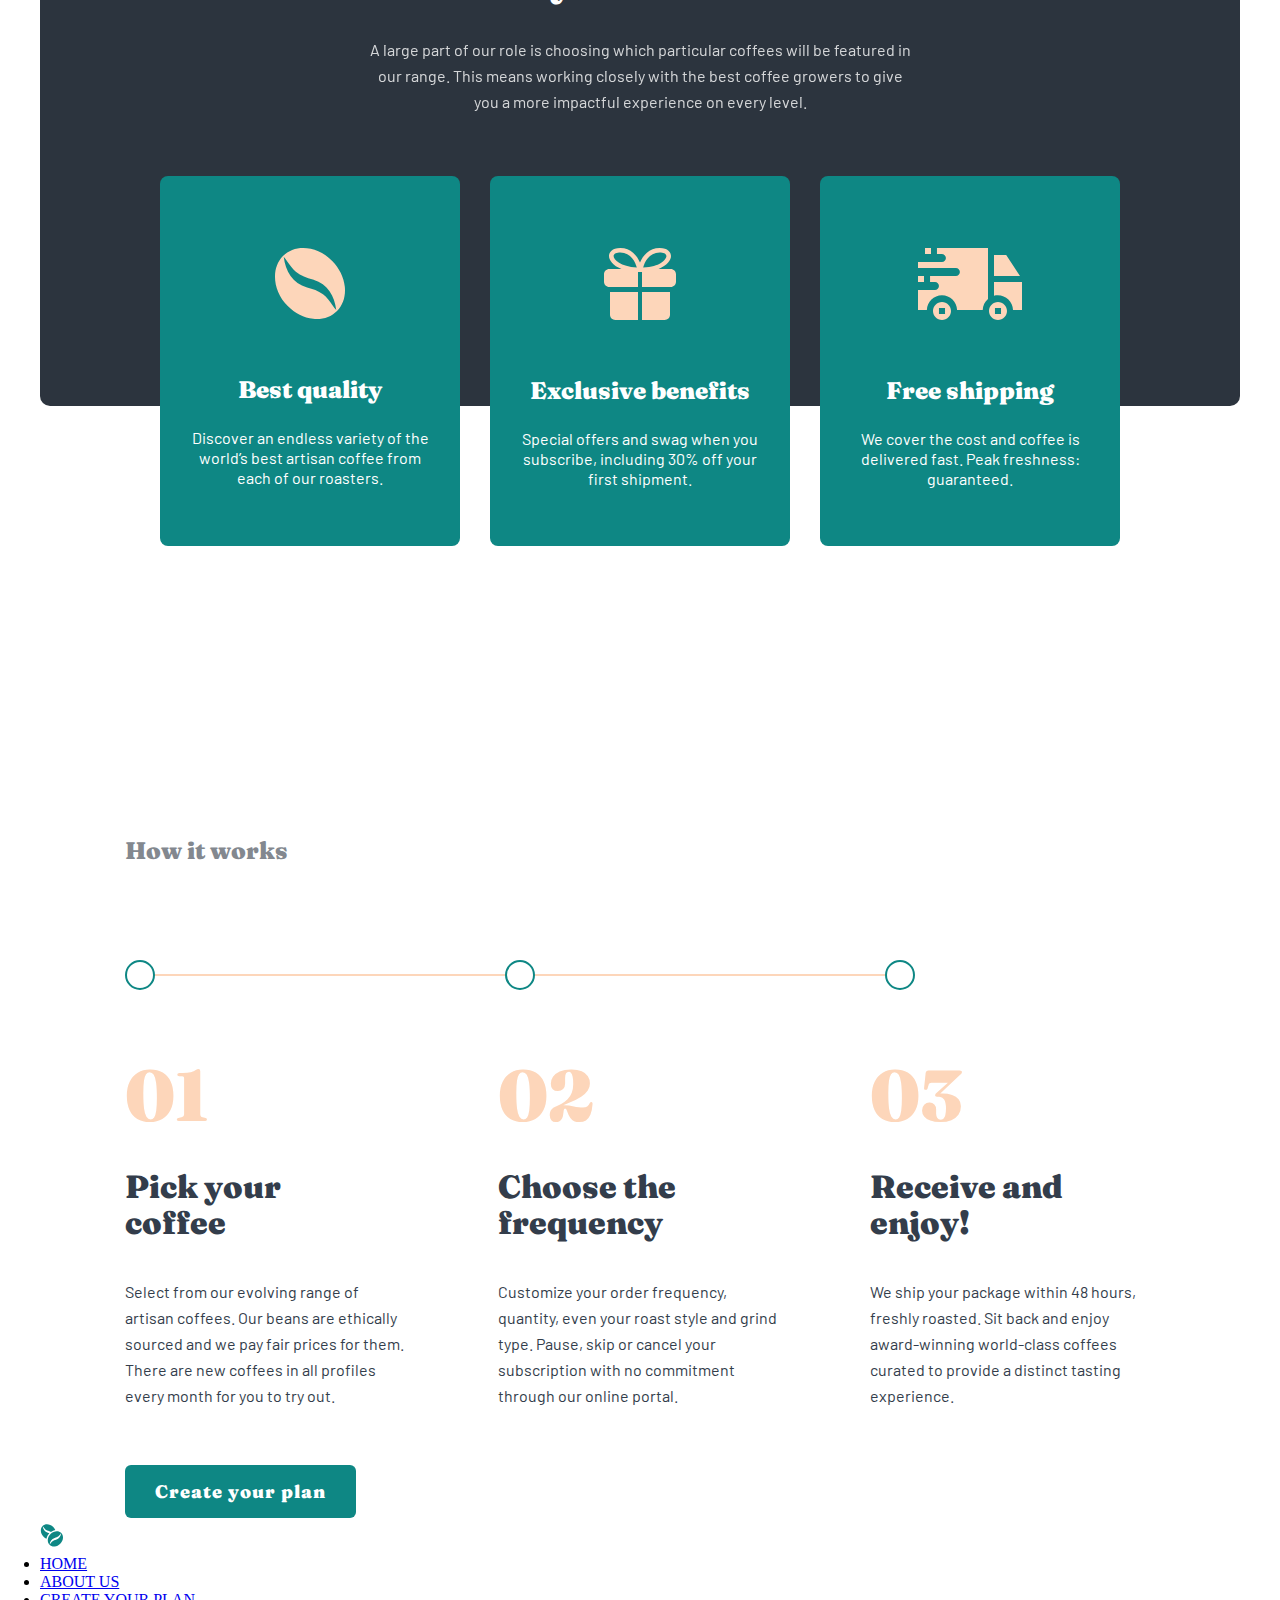
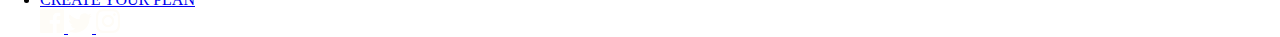
==== commit 9df65d59: "updated" ====
--- a/index.html
+++ b/index.html
@@ -5,13 +5,17 @@
     <meta http-equiv="X-UA-Compatible" content="IE=edge" />
     <meta name="viewport" content="width=device-width, initial-scale=1.0" />
     <title>Home</title>
-    <link rel="stylesheet" href="./css/main.css" />
     <link rel="preconnect" href="https://fonts.googleapis.com" />
     <link rel="preconnect" href="https://fonts.gstatic.com" crossorigin />
     <link
       href="https://fonts.googleapis.com/css2?family=Barlow:wght@300;400;500;700&family=Fraunces:opsz,wght@9..144,900&display=swap"
       rel="stylesheet"
     />
+    <link
+      href="https://unpkg.com/boxicons@2.1.4/css/boxicons.min.css"
+      rel="stylesheet"
+    />
+    <link rel="stylesheet" href="./css/main.css" />
   </head>
   <body>
     <!-- Header -->
@@ -31,6 +35,11 @@
             </h1>
           </div>
           <nav class="nav">
+            <input type="checkbox" id="hamburger" />
+            <label for="hamburger" class="hamburger">
+              <i class="bx bx-menu" id="menu"></i>
+              <i class="bx bx-x" id="close"></i>
+            </label>
             <ul class="nav__list">
               <li class="nav__item">
                 <a href="index.html" class="nav__link_active"> HOME </a>
@@ -57,13 +66,16 @@
         <div class="container">
           <div class="bitmap">
             <div class="bitmap__image">
-              <h2 class="bitmap__title">Great coffee made simple.</h2>
+              <h2 class="bitmap__title">Great coffee <br>
+                made simple.</h2>
               <p class="bitmap__description">
                 Start your mornings with the world’s best coffees. Try our
                 expertly curated artisan coffees from our best roasters
                 delivered directly to your door, at your schedule.
               </p>
-              <a href="subscribe.html" class="main-btn">Create your plan</a>
+              <div class="bitmap-btn">
+                <a href="subscribe.html" class="main-btn">Create your plan</a>
+              </div>
             </div>
           </div>
         </div>
@@ -83,7 +95,6 @@
                   src="./images/expresso.png"
                   alt="coffee espresso"
                   class="pocket-type__img"
-                  width="255px"
                 />
                 <div class="pocket-type__info type-info">
                   <h3 class="type-info__heading">Gran Espresso</h3>
@@ -98,7 +109,6 @@
                   src="./images/planalto.png"
                   alt="coffee planalto"
                   class="pocket-type__img"
-                  width="255px"
                 />
                 <div class="pocket-type__info type-info">
                   <h3 class="type-info__heading">Planalto</h3>
@@ -113,7 +123,6 @@
                   src="./images/piccollo.png"
                   alt="coffee piccollo"
                   class="pocket-type__img"
-                  width="255px"
                 />
                 <div class="coffee-type__info type-info">
                   <h3 class="type-info__heading">Piccollo</h3>
@@ -128,7 +137,6 @@
                   src="./images/danche.png"
                   alt="coffee danche"
                   class="pocket-type__img"
-                  width="255px"
                 />
                 <div class="pocket-type__info type-info">
                   <h3 class="type-info__heading">Danche</h3>
--- a/css/main.css
+++ b/css/main.css
@@ -53,9 +53,15 @@
   background-color: #66D2CF;
 }
 
-@media screen and (max-width: 768px) {
+@media only screen and (max-width: 992px) {
   .container {
-    max-width: 92%;
+    max-width: 992px;
+    padding: 0 8px;
+  }
+}
+@media only screen and (max-width: 768px) {
+  .container {
+    max-width: 768px;
   }
 }
 .header {
@@ -70,6 +76,19 @@
   justify-content: space-between;
   background-color: #fff;
   padding-top: 20px;
+}
+.header .roaster-header #hamburger {
+  display: none;
+}
+.header .roaster-header #menu, .header .roaster-header #close {
+  font-size: 40px;
+  position: fixed;
+  top: 19px;
+  right: 0;
+  display: none;
+  z-index: 101;
+  background-color: #FFFFFF;
+  border-radius: 5px;
 }
 .header .roaster-header .nav__list {
   list-style-type: none;
@@ -98,16 +117,48 @@
   color: #333;
 }
 
-@media screen and (max-width: 768px) {
+@media only screen and (max-width: 992px) {
   .header {
     position: static;
-  }
+    width: auto;
+  }
+}
+@media only screen and (max-width: 768px) {
   .header .roaster-header {
     gap: 0;
     justify-content: space-between;
     position: static;
   }
 }
+@media only screen and (max-width: 576px) {
+  .header .roaster-header #menu {
+    display: block;
+  }
+  .header .roaster-header #hamburger:checked ~ .nav__list {
+    right: 0;
+  }
+  .header .roaster-header #hamburger:checked + .hamburger #close {
+    right: 0;
+    display: block;
+  }
+  .header .roaster-header #hamburger:checked + .hamburger #menu {
+    right: 0;
+    display: none;
+  }
+  .header .roaster-header .nav__list {
+    position: fixed;
+    z-index: 100;
+    top: 0;
+    right: -100%;
+    flex-direction: column;
+    gap: 10px;
+    background-color: #FFFFFF;
+    height: 100vh;
+    padding: 60px 0 0 30px;
+    width: 40%;
+    transition: 0.3s ease;
+  }
+}
 .bitmap {
   margin-top: 100px;
 }
@@ -115,29 +166,51 @@
   background: url(../images/Bitmap_img.jpg) no-repeat center;
   max-width: 1200px;
   height: 564px;
-  background-size: contain;
-  padding: 117px 660px 0 86px;
+  background-size: cover;
+  padding: 80px 200px 0 86px;
+  border-radius: 10px;
 }
 .bitmap .bitmap__image .bitmap__title {
   font-family: "Fraunces", serif;
   color: #fff;
   font-weight: 900;
-  font-size: 72px;
+  font-size: 64px;
   line-height: 72px;
 }
 .bitmap .bitmap__image .bitmap__description {
   font-family: "Barlow";
   color: #fff;
   font-weight: 400;
-  font-size: 16px;
-  max-width: 410px;
+  font-size: 18px;
+  max-width: 450px;
   margin-top: 30px;
 }
 
-@media screen and (max-width: 768px) {
+@media only screen and (max-width: 992px) {
   .bitmap {
-    margin-top: 55px;
-  }
+    margin-top: 43px;
+  }
+}
+@media only screen and (max-width: 768px) {
+  .bitmap .bitmap__image {
+    background-size: cover;
+    border-radius: 10px;
+    max-width: 100%;
+    max-height: 500px;
+    padding: 90px 70px 0 30px;
+  }
+  .bitmap .bitmap__image .bitmap__title {
+    font-size: 65px;
+    line-height: 70px;
+  }
+  .bitmap .bitmap__image .bitmap__description {
+    font-size: 16px;
+  }
+  .bitmap .bitmap__image .main-btn {
+    margin-top: 25px;
+  }
+}
+@media only screen and (max-width: 576px) {
   .bitmap .bitmap__image {
     background: url(../../images/Bitmap_img.jpg) no-repeat;
     background-size: cover;
@@ -145,29 +218,50 @@
     border-radius: 10px;
     max-width: 100%;
     max-height: 500px;
-    padding: 70px 300px 0 40px;
+    padding: 80px 30px 0;
   }
   .bitmap .bitmap__image .bitmap__title {
-    font-size: 40px;
-    line-height: 48px;
+    font-size: 48px;
+    line-height: 50px;
+    text-align: center;
+  }
+  .bitmap .bitmap__image .bitmap__description {
+    margin-top: 20px;
+    text-align: center;
+    font-size: 15px;
+    width: auto;
+    max-width: none;
+  }
+  .bitmap .bitmap__image .bitmap-btn {
+    display: flex;
+    justify-content: center;
+  }
+  .bitmap .bitmap__image .bitmap-btn .main-btn {
+    margin-top: 15px;
   }
   .bitmap .bitmap__image .bitmap__description {
     font-size: 14px;
   }
 }
 .collection {
+  margin-top: 140px;
   position: relative;
-  padding: 248px 85px 0;
 }
 .collection .collection-types {
   display: flex;
+  flex-wrap: wrap;
+  justify-content: center;
+  gap: 45px;
+  z-index: 2;
   position: relative;
-  z-index: 2;
-  justify-content: space-between;
+  transform: translateY(-60px);
 }
 .collection .collection-types .collection-types__pocket {
   width: 253px;
   cursor: pointer;
+}
+.collection .collection-types .collection-types__pocket .pocket-type__img {
+  max-width: 255px;
 }
 .collection .collection-types .collection-types__pocket .type-info__heading {
   font-family: "Fraunces", serif;
@@ -185,9 +279,10 @@
   line-height: 26px;
   margin-top: 24px;
 }
-.collection .collection-heading__text {
-  position: absolute;
-  font-size: 170px;
+.collection .collection-heading .collection-heading__text {
+  font-size: 100px;
+  position: relative;
+  z-index: 1;
   opacity: 0.5;
   text-align: center;
   background: -webkit-linear-gradient(#333 0%, #eee 100%);
@@ -195,24 +290,20 @@
   -webkit-text-fill-color: transparent;
   font-weight: 900;
   font-family: "Fraunces", serif;
-  top: 130px;
-  left: 100px;
-}
-
-@media (max-width: 768px) {
+}
+
+@media only screen and (max-width: 768px) {
   .collection {
     padding: 200px 0 0;
   }
-  .collection .collection-heading__text {
-    font-size: 95px;
+  .collection .collection-heading .collection-heading__text {
+    font-size: 80px;
     text-align: center;
-    margin: 0 auto;
-    top: 144px;
-    left: 63px;
   }
   .collection .collection-types {
     flex-direction: column;
     align-items: center;
+    transform: translateY(-50px);
   }
   .collection .collection-types .collection-types__pocket {
     display: flex;
@@ -222,18 +313,30 @@
     gap: 10px;
   }
 }
+@media only screen and (max-width: 576px) {
+  .collection .collection-types {
+    transform: translateY(0);
+  }
+  .collection .collection-types .collection-types__pocket {
+    max-width: 253px;
+    flex-direction: column;
+  }
+  .collection .collection-heading .collection-heading__text {
+    font-size: 45px;
+  }
+}
 .choosing {
   margin-top: 200px;
 }
 .choosing .choose-block {
-  width: 1200px;
+  width: 100%;
   height: 550px;
   border-radius: 10px;
   background-color: #2c343e;
   position: relative;
 }
 .choosing .choose-block .choose-block__info {
-  padding: 100px 340px 0;
+  padding: 100px 0 0;
 }
 .choosing .choose-block .choose-block__info .info-block__heading {
   font-family: "Fraunces", serif;
@@ -241,12 +344,14 @@
   font-size: 40px;
   text-align: center;
   color: #fff;
+  margin-bottom: 32px;
 }
 .choosing .choose-block .choose-block__info .info-block__description {
-  margin-top: 32px;
   font-family: "Barlow";
   font-weight: 400;
   font-size: 16px;
+  max-width: 550px;
+  margin: 0 auto;
   line-height: 26px;
   text-align: center;
   color: #fff;
@@ -258,12 +363,13 @@
   justify-content: center;
   position: absolute;
   top: 320px;
-  left: 60px;
+  left: 50%;
+  transform: translate(-50%);
 }
 .choosing .choose-cards .choose-card {
-  padding: 72px 48px 40px;
+  padding: 72px 30px 40px;
   max-width: 340px;
-  max-height: 370px;
+  height: 370px;
   background-color: #0e8784;
   border-radius: 8px;
   display: flex;
@@ -274,6 +380,7 @@
 }
 .choosing .choose-cards .choose-card .info-card__title {
   margin-top: 56px;
+  width: 240px;
   font-family: "Fraunces", serif;
   font-weight: 900;
   font-size: 24px;
@@ -285,7 +392,7 @@
   font-family: "Barlow";
   font-weight: 400;
   font-size: 16px;
-  line-height: 26px;
+  line-height: 20px;
   text-align: center;
   color: #fff;
 }
@@ -293,28 +400,141 @@
   background-color: #0b5f5e;
 }
 
-@media screen and (max-width: 768px) {
+@media only screen and (max-width: 992px) {
+  .choosing .choose-cards .choose-card {
+    max-width: 300px;
+    height: auto;
+  }
+  .choosing .choose-cards .choose-card .info-card__title {
+    margin-top: 56px;
+    width: 150px;
+    font-size: 20px;
+    margin-bottom: 15px;
+  }
+  .choosing .choose-cards .choose-card .info-card__description {
+    align-items: center;
+    margin-top: 20px;
+    font-size: 14px;
+    width: 140px;
+    margin: 0 auto;
+  }
+}
+@media only screen and (max-width: 768px) {
   .choosing {
     margin-top: 144px;
   }
   .choosing .choose-block {
     max-width: 100%;
-    max-height: 550px;
+    height: 550px;
   }
   .choosing .choose-block .choose-block__info {
-    padding: 40px 75px 0;
+    padding: 40px 20px 0;
+  }
+  .choosing .choose-block .choose-block__info .info-block__heading {
+    font-size: 30px;
+    margin-bottom: 15px;
+  }
+  .choosing .choose-block .choose-block__info .info-block__description {
+    font-size: 14px;
+    max-width: 100%;
+    margin: 0;
   }
   .choosing .choose-cards {
     flex-direction: column;
     align-items: center;
+    top: 300px;
     left: 20%;
     transform: translate(-12%);
   }
   .choosing .choose-cards .choose-card {
     flex-direction: row;
+    align-items: center;
     gap: 55px;
     max-width: 100%;
     max-height: 180px;
-    padding: 0px 48px 30px;
-  }
+    padding: 24px 48px 30px;
+    height: 370px;
+  }
+  .choosing .choose-cards .choose-card .info-card__title {
+    width: auto;
+    margin-top: 0;
+    text-align: left;
+  }
+  .choosing .choose-cards .choose-card .info-card__description {
+    text-align: left;
+    width: auto;
+  }
+}
+@media only screen and (max-width: 576px) {
+  .choosing .choose-block {
+    height: 900px;
+  }
+  .choosing .choose-block .choose-cards .choose-card {
+    flex-direction: column;
+    max-height: 400px;
+    justify-content: center;
+    gap: 0;
+    padding: 50px;
+  }
+}
+.preparing {
+  margin-top: 430px;
+  padding: 0 85px;
+}
+.preparing .alone .alone__title {
+  font-family: "Fraunces", serif;
+  font-weight: 900;
+  font-size: 24px;
+  color: #83888f;
+}
+.preparing .decoration {
+  display: inline-flex;
+  align-items: center;
+  margin-top: 95px;
+}
+.preparing .decoration .decoration__ring {
+  display: inline-block;
+  width: 30px;
+  height: 30px;
+  border: 2px solid #0e8784;
+  border-radius: 50%;
+}
+.preparing .decoration .decoration__line {
+  display: inline-block;
+  width: 350px;
+  height: 2px;
+  background-color: #fdd6ba;
+}
+.preparing .prepare-methods {
+  display: flex;
+  justify-content: space-between;
+}
+.preparing .prepare-methods .method {
+  width: 285px;
+  margin-top: 65px;
+  cursor: pointer;
+}
+.preparing .prepare-methods .method .method__number {
+  font-family: "Fraunces", serif;
+  font-weight: 900;
+  font-size: 72px;
+  line-height: 72px;
+  color: #fdd6ba;
+}
+.preparing .prepare-methods .method .method__title {
+  font-family: "Fraunces", serif;
+  font-weight: 900;
+  padding-right: 70px;
+  font-size: 32px;
+  line-height: 36px;
+  color: #333d4b;
+  margin-top: 38px;
+}
+.preparing .prepare-methods .method .method__description {
+  font-family: "Barlow", sans-serif;
+  font-weight: 400;
+  font-size: 16px;
+  line-height: 26px;
+  color: #333d4b;
+  margin-top: 38px;
 }/*# sourceMappingURL=main.css.map */